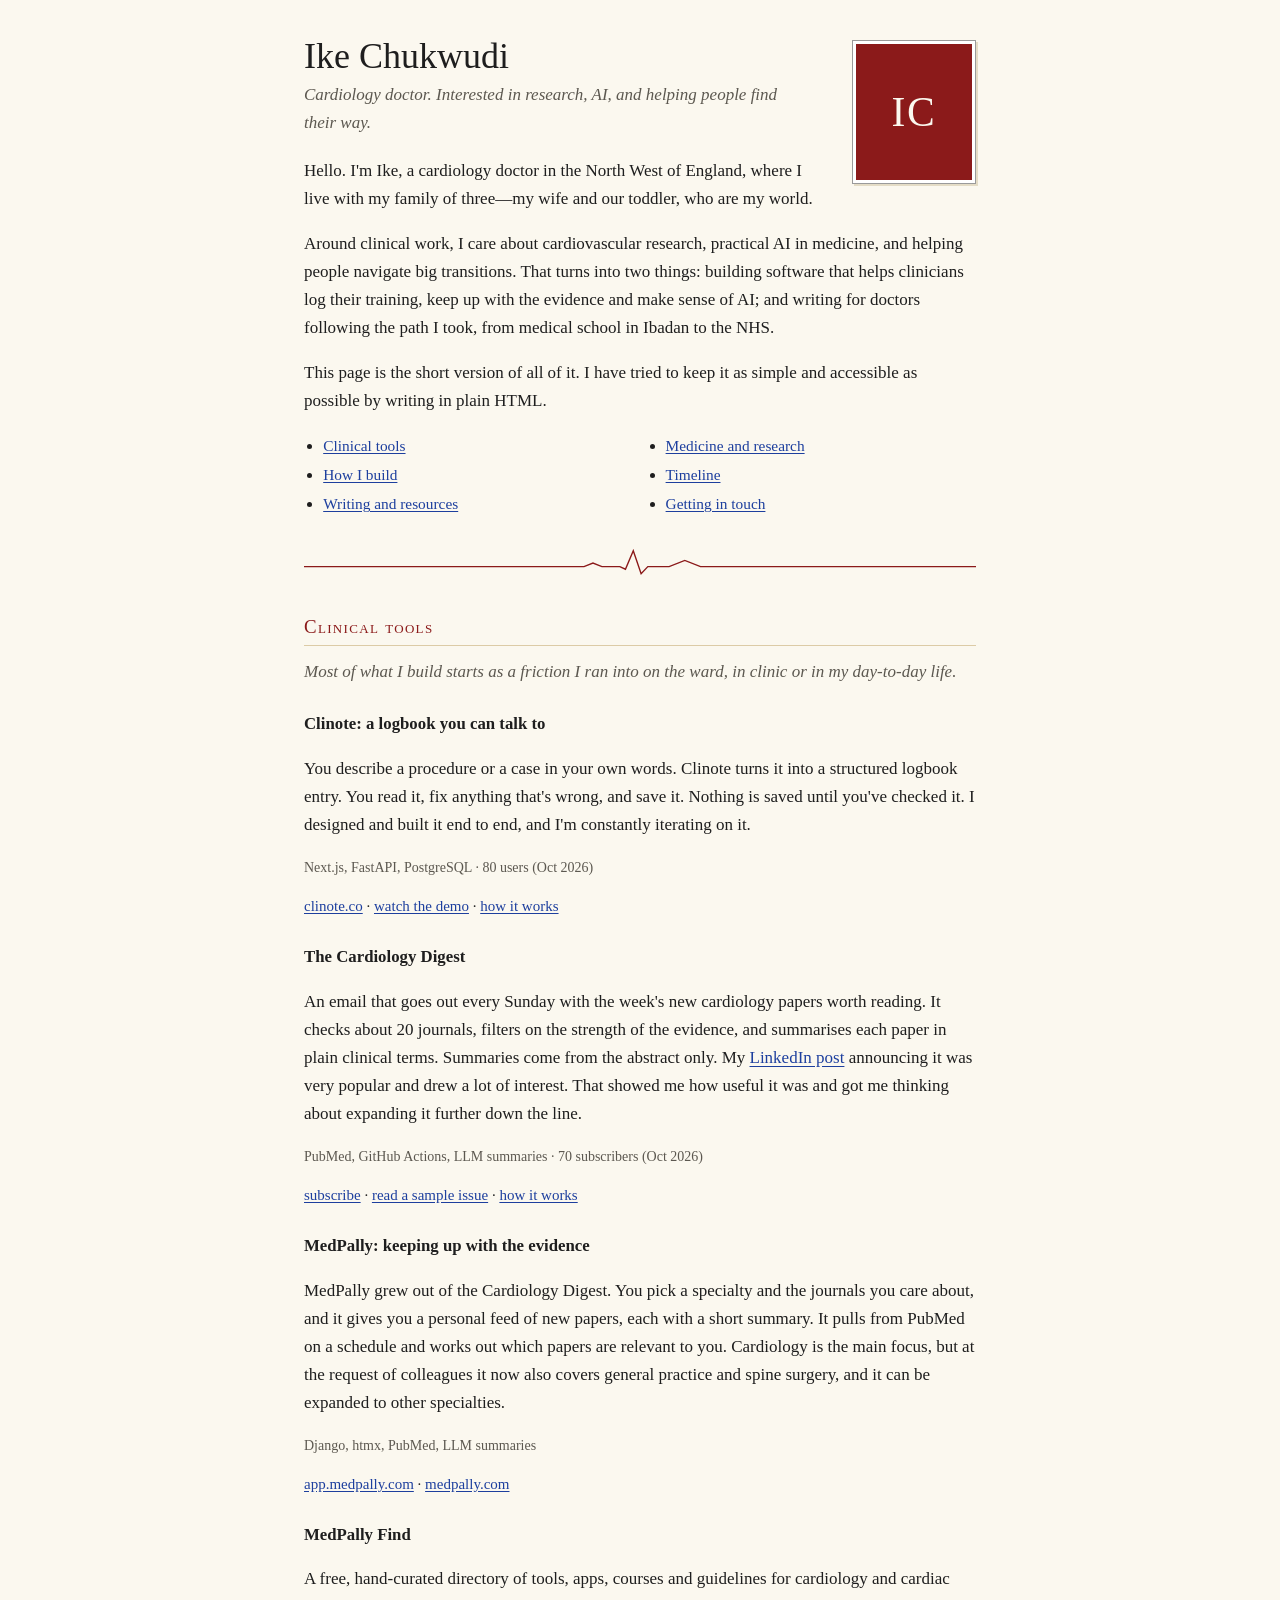
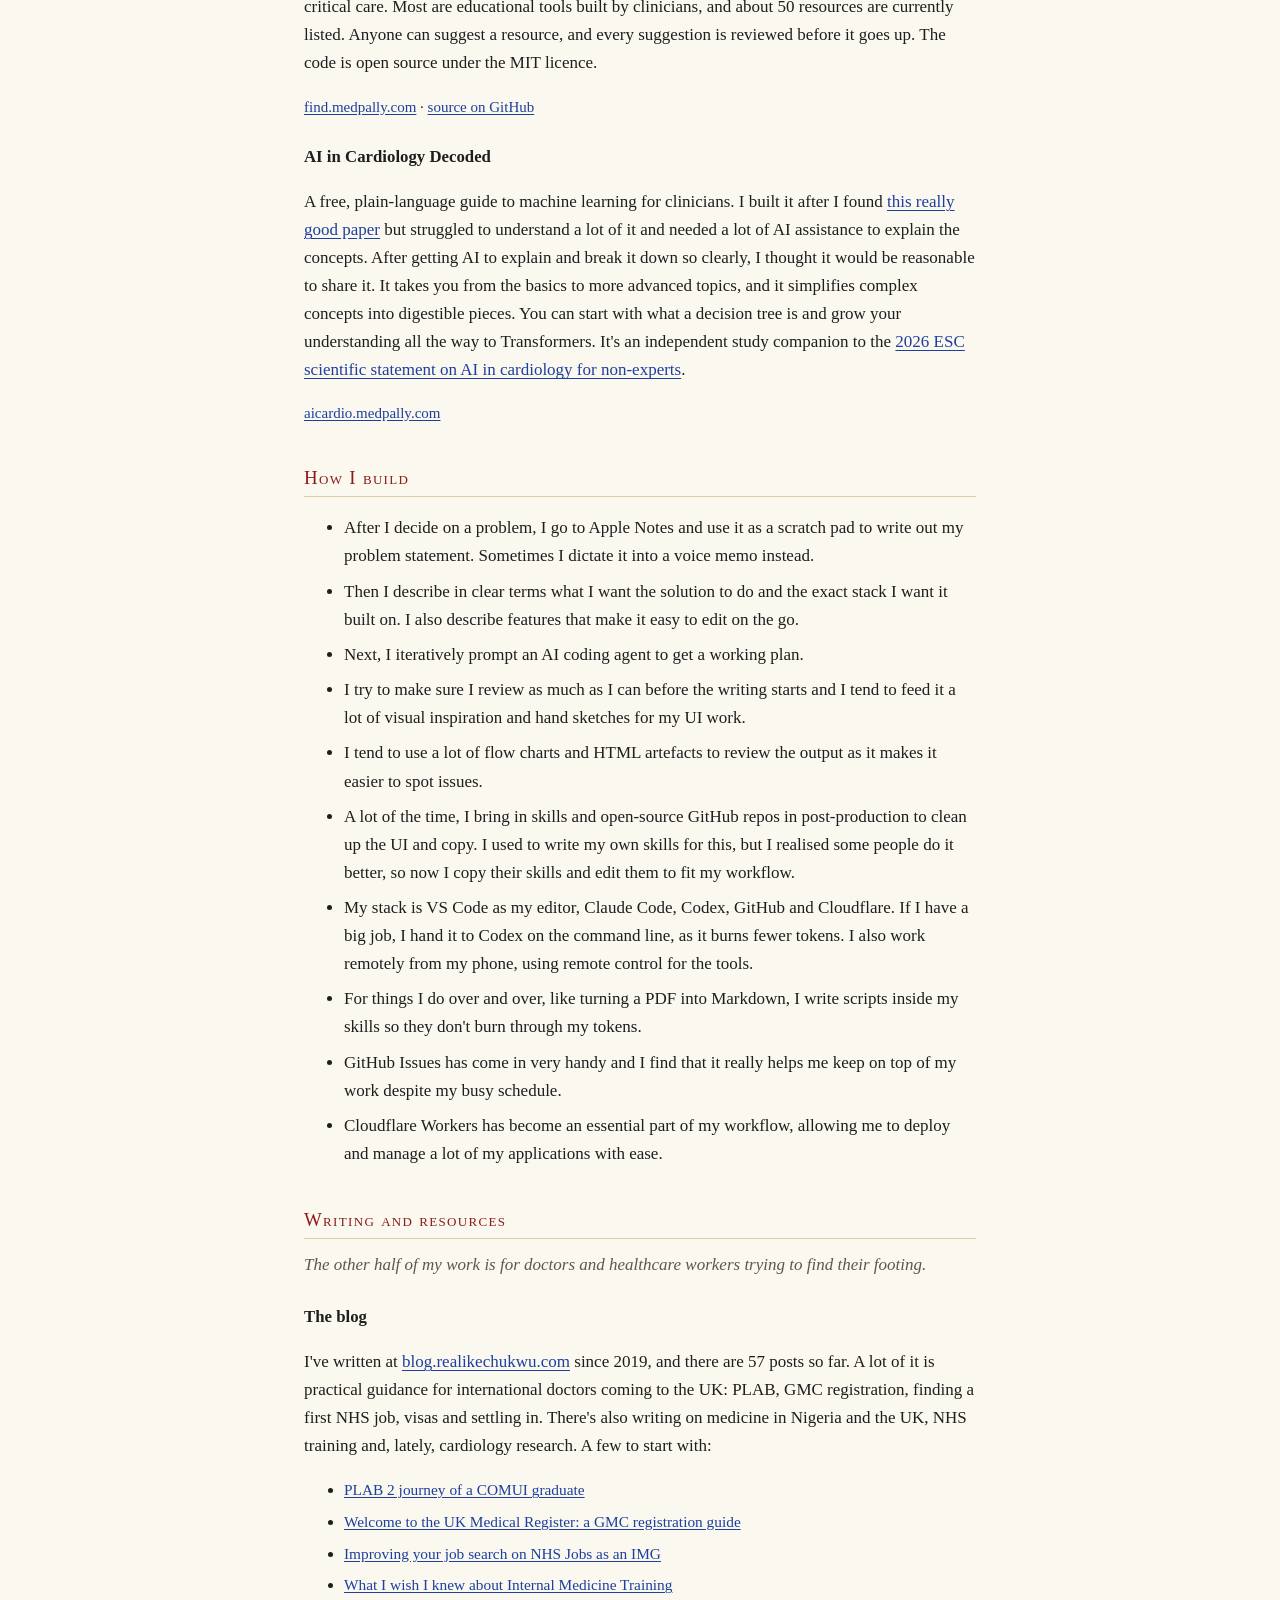
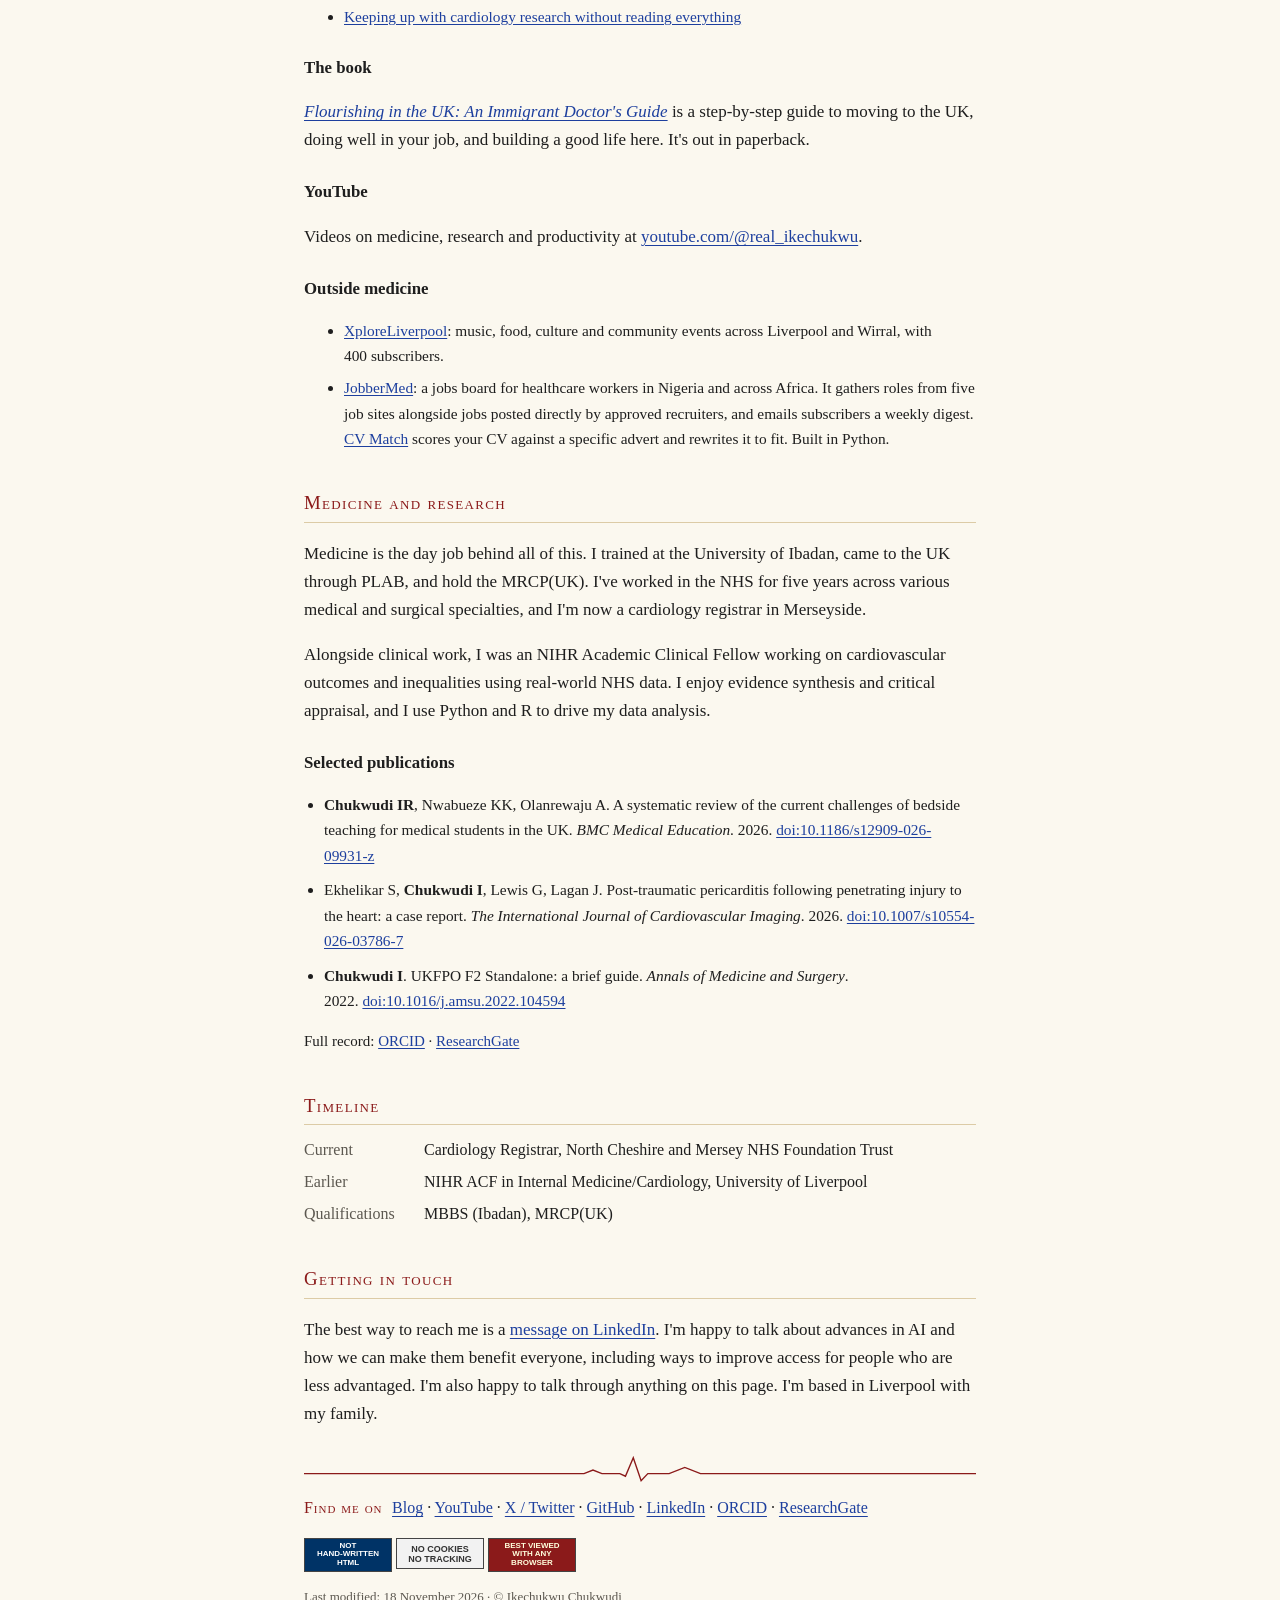
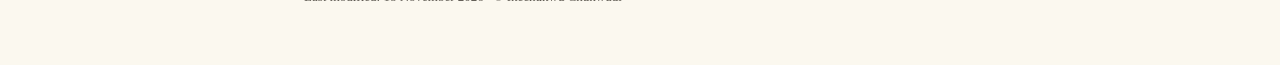
==== index.html @ 38b01771 "Spell out the build stack and token-saving habits Co-Authored-By: Claude Opus 5.5 <noreply@anthropic" ====
<!doctype html>
<html lang="en">
<head>
<meta charset="utf-8">
<meta name="viewport" content="width=device-width,initial-scale=1">
<meta name="color-scheme" content="light dark">
<meta name="text-scale" content="scale">
<meta name="description" content="Ikechukwu Chukwudi, NHS cardiology registrar. I build tools for clinicians (Clinote, MedPally, AI in Cardiology Decoded) and write for doctors coming to the UK.">
<meta name="theme-color" content="#fbf8ef" media="(prefers-color-scheme: light)">
<meta name="theme-color" content="#181613" media="(prefers-color-scheme: dark)">
<title>Ikechukwu Chukwudi</title>
<link rel="icon" href="favicon.ico" sizes="any">
<link rel="icon" href="assets/favicon-32.png" type="image/png" sizes="32x32">
<link rel="apple-touch-icon" href="assets/apple-touch-icon.png">
<link rel="manifest" href="site.webmanifest">
<meta property="og:type" content="website">
<meta property="og:url" content="https://about.realikechukwu.com/">
<meta property="og:title" content="Ikechukwu Chukwudi">
<meta property="og:description" content="NHS cardiology registrar. I build tools for clinicians and write for doctors coming to the UK.">
<meta property="og:image" content="https://about.realikechukwu.com/assets/og-image.png?v=2">
<meta property="og:image:width" content="1200">
<meta property="og:image:height" content="630">
<meta property="og:image:alt" content="Ikechukwu Chukwudi, cardiology registrar in the NHS, MRCP(UK). Clinote: AI logbook for clinicians, 80 users. Cardiology Digest: weekly research email, 70 subscribers.">
<meta name="twitter:card" content="summary_large_image">
<meta name="twitter:site" content="@aikay_cee">
<style>
:root{
  --bg-light:#fbf8ef;
  --bg-dark:#181613;
  --text-light:#1e1e1e;
  --text-dark:#ece6d8;
  --muted-light:#5c5850;
  --muted-dark:#aca494;
  --accent-light:#8b1a1a;
  --accent-dark:#e07a7a;
  --rule-light:#dccba6;
  --rule-dark:#3d372d;
  --link-light:#1d3f9e;
  --link-dark:#8fb3ff;
  --visited-light:#6a2c8e;
  --visited-dark:#c79cf2;
  --hover-light:#b3141b;
  --hover-dark:#ff9494;
  --card-light:#ffffff;
  --card-dark:#24201b;
  --shadow-light:#e4dcc6;
  --shadow-dark:#0d0c0a;
  --photo-border-light:#9a9a9a;
  --photo-border-dark:#5a5246;

  --bg:var(--bg-light);
  --text:var(--text-light);
  --muted:var(--muted-light);
  --accent:var(--accent-light);
  --rule:var(--rule-light);
  --link:var(--link-light);
  --visited:var(--visited-light);
  --hover:var(--hover-light);
  --card:var(--card-light);
  --shadow:var(--shadow-light);
  --photo-border:var(--photo-border-light);

  color-scheme:light dark;
}
@media (prefers-color-scheme:dark){
  :root{
    --bg:var(--bg-dark);
    --text:var(--text-dark);
    --muted:var(--muted-dark);
    --accent:var(--accent-dark);
    --rule:var(--rule-dark);
    --link:var(--link-dark);
    --visited:var(--visited-dark);
    --hover:var(--hover-dark);
    --card:var(--card-dark);
    --shadow:var(--shadow-dark);
    --photo-border:var(--photo-border-dark);
  }
}
@supports (color:light-dark(white,black)){
  :root{
    --bg:light-dark(var(--bg-light),var(--bg-dark));
    --text:light-dark(var(--text-light),var(--text-dark));
    --muted:light-dark(var(--muted-light),var(--muted-dark));
    --accent:light-dark(var(--accent-light),var(--accent-dark));
    --rule:light-dark(var(--rule-light),var(--rule-dark));
    --link:light-dark(var(--link-light),var(--link-dark));
    --visited:light-dark(var(--visited-light),var(--visited-dark));
    --hover:light-dark(var(--hover-light),var(--hover-dark));
    --card:light-dark(var(--card-light),var(--card-dark));
    --shadow:light-dark(var(--shadow-light),var(--shadow-dark));
    --photo-border:light-dark(var(--photo-border-light),var(--photo-border-dark));
  }
}
@media (prefers-reduced-motion:no-preference){
  html{scroll-behavior:smooth}
}
body{
  background:var(--bg);
  color:var(--text);
  font:1.0625rem/1.65 Georgia,"Times New Roman",Times,serif;
  margin:0;
  padding:0 1rem;
  overflow-wrap:break-word;
}
.page{max-width:42rem;margin:0 auto;padding:2.25rem 0 2.75rem}
.visually-hidden:where(:not(:focus-within,:active)){
  position:absolute !important;
  clip-path:inset(50%) !important;
  overflow:hidden !important;
  width:1px !important;
  height:1px !important;
  margin:-1px !important;
  padding:0 !important;
  border:0 !important;
  white-space:nowrap !important;
}
.skip-link:focus{
  position:fixed;
  top:.75rem;
  left:.75rem;
  z-index:10;
  background:var(--bg);
  color:var(--text);
  border:2px solid var(--accent);
  padding:.35rem .65rem;
  text-decoration:none;
}
a{color:var(--link);text-underline-offset:.16em}
a:visited{color:var(--visited)}
a:hover{color:var(--hover)}
:where(a:any-link,summary,[tabindex]):focus-visible{
  outline:2px solid var(--accent);
  outline-offset:3px;
}
[id]{scroll-margin-top:1.25rem}
h1,h2,h3{text-wrap:balance}
p,li,dd{text-wrap:pretty}
h1{font-weight:normal;font-size:clamp(1.75rem,1.35rem + 1.5vw,2.25rem);line-height:1.15;margin:0 0 .2rem}
.tagline{font-style:italic;color:var(--muted);margin:0 0 1.25rem}
.me{float:right;margin:.25rem 0 .9rem 1.35rem}
.photo{
  width:7.25rem;
  aspect-ratio:118/138;
  border:1px solid var(--photo-border);
  padding:3px;
  background:var(--card);
  box-shadow:2px 2px 0 var(--shadow);
}
.photo div{
  width:100%;
  height:100%;
  background:#8b1a1a;
  color:#fbf8ef;
  display:flex;
  align-items:center;
  justify-content:center;
  font-size:2.6rem;
  letter-spacing:.04em;
}
h2{
  font-size:1.18rem;
  font-weight:normal;
  font-variant:small-caps;
  letter-spacing:.07em;
  color:var(--accent);
  border-bottom:1px solid var(--rule);
  margin:2.25rem 0 .75rem;
  padding-bottom:.2rem;
}
h3{font-size:1.05rem;margin:1.5rem 0 .35rem}
.lede{font-style:italic;color:var(--muted);margin-top:.2rem}
.meta{font-size:.875rem;color:var(--muted);margin:.25rem 0 .55rem}
.links{font-size:.9375rem}
.also{font-size:.96rem}
.also li{margin-bottom:.4rem}
.pubs{font-size:.96rem;padding-left:1.25rem}
.pubs li{margin-bottom:.6rem}
ul.how li{margin-bottom:.45rem}
.ecg{margin:1.75rem 0 .5rem;line-height:0}
.ecg svg{width:100%;height:1.65rem;display:block}
nav.toc{margin:1.1rem 0 0}
ul.toc{
  columns:2;
  column-gap:2rem;
  font-size:.96rem;
  padding-left:1.2rem;
  margin:.4rem 0;
}
ul.toc li{margin-bottom:.25rem;break-inside:avoid}
dl.cv{
  display:grid;
  grid-template-columns:6.5em 1fr;
  gap:.35rem 1rem;
  margin:.5rem 0;
  font-size:1rem;
}
dl.cv dt{color:var(--muted)}
dl.cv dd{margin:0}
footer{margin-top:.5rem}
.foot{font-size:.8125rem;color:var(--muted);margin-top:.65rem}
.elsewhere{font-size:1rem;margin:.75rem 0 .25rem;line-height:1.8}
.elsewhere b{font-weight:normal;font-variant:small-caps;letter-spacing:.06em;color:var(--accent);margin-right:.35rem}
.badges{margin:.9rem 0 .4rem}
.badges span{
  display:inline-block;
  min-width:88px;
  min-height:31px;
  box-sizing:border-box;
  border:1px solid #444;
  margin:0 .25rem .25rem 0;
  font:bold .5625rem/1.15 Verdana,Arial,sans-serif;
  text-align:center;
  padding:5px 4px 3px;
  vertical-align:top;
}
.b1{background:#003366;color:#fff;font-size:.5rem !important;line-height:1.1 !important;padding-top:3px !important}
.b2{background:#f2f2f2;color:#333}
.b3{background:#8b1a1a;color:#ffd;font-size:.5rem !important;line-height:1.1 !important;padding-top:3px !important}
@media (max-width:560px){
  .me{float:right;margin:.3rem 0 .5rem .9rem}
  .photo{width:3.9rem;padding:2px}
  .photo div{font-size:1.45rem}
  ul.toc{columns:1}
  dl.cv{grid-template-columns:1fr;gap:.1rem}
  dl.cv dd{margin-bottom:.55rem}
}
</style>
</head>
<body>
<div class="page">

<header>
  <a href="#main" class="skip-link visually-hidden">Skip to content</a>

  <div class="me" aria-hidden="true">
    <div class="photo"><div>IC</div></div>
  </div>

  <h1>Ike Chukwudi</h1>
  <p class="tagline">Cardiology doctor. Interested in research, AI, and helping people find their way.</p>

  <p>Hello. I'm Ike, a cardiology doctor in the North West of England, where I live with my family of three&mdash;my wife and our toddler, who are my world.</p>

  <p>Around clinical work, I care about cardiovascular research, practical AI in medicine, and helping people navigate big transitions. That turns into two things: building software that helps clinicians log their training, keep up with the evidence and make sense of AI; and writing for doctors following the path I took, from medical school in Ibadan to the NHS.</p>

  <p>This page is the short version of all of it. I have tried to keep it as simple and accessible as possible by writing in plain HTML.</p>

  <nav class="toc" aria-label="On this page">
    <ul class="toc">
      <li><a href="#tools">Clinical tools</a></li>
      <li><a href="#how">How I build</a></li>
      <li><a href="#writing">Writing and resources</a></li>
      <li><a href="#medicine">Medicine and research</a></li>
      <li><a href="#cv">Timeline</a></li>
      <li><a href="#contact">Getting in touch</a></li>
    </ul>
  </nav>
</header>

<div class="ecg" aria-hidden="true"><svg viewBox="0 0 600 30" preserveAspectRatio="none"><polyline fill="none" stroke="currentColor" style="color:var(--accent)" stroke-width="1.4" vector-effect="non-scaling-stroke" points="0,20 250,20 258,16 266,20 282,20 287,23 294,2 301,28 307,20 326,20 340,13 354,20 600,20"/></svg></div>

<main id="main" tabindex="-1">

  <section>
    <h2 id="tools">Clinical tools</h2>
    <p class="lede">Most of what I build starts as a friction I ran into on the ward, in clinic or in my day-to-day life.</p>

    <h3 id="clinote">Clinote: a logbook you can talk to</h3>
    <p>You describe a procedure or a case in your own words. Clinote turns it into a structured logbook entry. You read it, fix anything that's wrong, and save it. Nothing is saved until you've checked it. I designed and built it end to end, and I'm constantly iterating on it.</p>
    <p class="meta">Next.js, FastAPI, PostgreSQL &middot; 80 users (Oct 2026)</p>
    <p class="links"><a href="https://clinote.co/">clinote.co</a> &middot; <a href="assets/clinote-demo.mp4">watch the demo</a> &middot; <a href="https://github.com/realikechukwu/about/blob/main/case-studies/clinote.md">how it works</a></p>

    <h3 id="digest">The Cardiology Digest</h3>
    <p>An email that goes out every Sunday with the week's new cardiology papers worth reading. It checks about 20 journals, filters on the strength of the evidence, and summarises each paper in plain clinical terms. Summaries come from the abstract only. My <a href="https://lnkd.in/p/ec8_NqpC">LinkedIn post</a> announcing it was very popular and drew a lot of interest. That showed me how useful it was and got me thinking about expanding it further down the line.</p>
    <p class="meta">PubMed, GitHub Actions, LLM summaries &middot; 70 subscribers (Oct 2026)</p>
    <p class="links"><a href="https://digest.realikechukwu.com/">subscribe</a> &middot; <a href="https://digest.realikechukwu.com/sample">read a sample issue</a> &middot; <a href="https://github.com/realikechukwu/about/blob/main/case-studies/cardiology-digest.md">how it works</a></p>

    <h3 id="medpally">MedPally: keeping up with the evidence</h3>
    <p>MedPally grew out of the Cardiology Digest. You pick a specialty and the journals you care about, and it gives you a personal feed of new papers, each with a short summary. It pulls from PubMed on a schedule and works out which papers are relevant to you. Cardiology is the main focus, but at the request of colleagues it now also covers general practice and spine surgery, and it can be expanded to other specialties.</p>
    <p class="meta">Django, htmx, PubMed, LLM summaries</p>
    <p class="links"><a href="https://app.medpally.com/">app.medpally.com</a> &middot; <a href="https://medpally.com/">medpally.com</a></p>

    <h3 id="find">MedPally Find</h3>
    <p>A free, hand-curated directory of tools, apps, courses and guidelines for cardiology and cardiac critical care. Most are educational tools built by clinicians, and about 50 resources are currently listed. Anyone can suggest a resource, and every suggestion is reviewed before it goes up. The code is open source under the MIT licence.</p>
    <p class="links"><a href="https://find.medpally.com/">find.medpally.com</a> &middot; <a href="https://github.com/realikechukwu/medpally-find">source on GitHub</a></p>

    <h3 id="aicardio">AI in Cardiology Decoded</h3>
    <p>A free, plain-language guide to machine learning for clinicians. I built it after I found <a href="https://academic.oup.com/ehjdh/article/7/9/ztag154/9016354">this really good paper</a> but struggled to understand a lot of it and needed a lot of AI assistance to explain the concepts. After getting AI to explain and break it down so clearly, I thought it would be reasonable to share it. It takes you from the basics to more advanced topics, and it simplifies complex concepts into digestible pieces. You can start with what a decision tree is and grow your understanding all the way to Transformers. It's an independent study companion to the <a href="https://academic.oup.com/ehjdh/article/7/9/ztag154/9016354">2026 ESC scientific statement on AI in cardiology for non-experts</a>.</p>
    <p class="links"><a href="https://aicardio.medpally.com/">aicardio.medpally.com</a></p>
  </section>

  <section>
    <h2 id="how">How I build</h2>
    <ul class="how">
      <li>After I decide on a problem, I go to Apple Notes and use it as a scratch pad to write out my problem statement. Sometimes I dictate it into a voice memo instead.</li>
      <li>Then I describe in clear terms what I want the solution to do and the exact stack I want it built on. I also describe features that make it easy to edit on the go.</li>
      <li>Next, I iteratively prompt an AI coding agent to get a working plan.</li>
      <li>I try to make sure I review as much as I can before the writing starts and I tend to feed it a lot of visual inspiration and hand sketches for my UI work.</li>
      <li>I tend to use a lot of flow charts and HTML artefacts to review the output as it makes it easier to spot issues.</li>
      <li>A lot of the time, I bring in skills and open-source GitHub repos in post-production to clean up the UI and copy. I used to write my own skills for this, but I realised some people do it better, so now I copy their skills and edit them to fit my workflow.</li>
      <li>My stack is VS Code as my editor, Claude Code, Codex, GitHub and Cloudflare. If I have a big job, I hand it to Codex on the command line, as it burns fewer tokens. I also work remotely from my phone, using remote control for the tools.</li>
      <li>For things I do over and over, like turning a PDF into Markdown, I write scripts inside my skills so they don't burn through my tokens.</li>
      <li>GitHub Issues has come in very handy and I find that it really helps me keep on top of my work despite my busy schedule.</li>
      <li>Cloudflare Workers has become an essential part of my workflow, allowing me to deploy and manage a lot of my applications with ease.</li>
    </ul>
  </section>

  <section>
    <h2 id="writing">Writing and resources</h2>
    <p class="lede">The other half of my work is for doctors and healthcare workers trying to find their footing.</p>

    <h3 id="blog">The blog</h3>
    <p>I've written at <a href="https://blog.realikechukwu.com/">blog.realikechukwu.com</a> since 2019, and there are 57 posts so far. A lot of it is practical guidance for international doctors coming to the UK: PLAB, GMC registration, finding a first NHS job, visas and settling in. There's also writing on medicine in Nigeria and the UK, NHS training and, lately, cardiology research. A few to start with:</p>
    <ul class="also">
      <li><a href="https://blog.realikechukwu.com/blog/plab-2-journey-of-a-comui-graduate/">PLAB 2 journey of a COMUI graduate</a></li>
      <li><a href="https://blog.realikechukwu.com/blog/welcome-to-the-uk-medical-register-a-gmc-registration-guide/">Welcome to the UK Medical Register: a GMC registration guide</a></li>
      <li><a href="https://blog.realikechukwu.com/blog/improving-your-job-search-on-nhs-jobs-as-an-img/">Improving your job search on NHS Jobs as an IMG</a></li>
      <li><a href="https://blog.realikechukwu.com/blog/what-i-wish-i-knew-about-internal-medicine-training/">What I wish I knew about Internal Medicine Training</a></li>
      <li><a href="https://blog.realikechukwu.com/blog/keeping-up-with-cardiology-research-without-reading-everything/">Keeping up with cardiology research without reading everything</a></li>
    </ul>

    <h3 id="book">The book</h3>
    <p><a href="https://blog.realikechukwu.com/pre-order-flourishing-in-the-uk/"><cite>Flourishing in the UK: An Immigrant Doctor's Guide</cite></a> is a step-by-step guide to moving to the UK, doing well in your job, and building a good life here. It's out in paperback.</p>

    <h3 id="youtube">YouTube</h3>
    <p>Videos on medicine, research and productivity at <a href="https://www.youtube.com/@real_ikechukwu">youtube.com/@real_ikechukwu</a>.</p>

    <h3 id="other">Outside medicine</h3>
    <ul class="also">
      <li><a href="https://xploreliverpool.co.uk/">XploreLiverpool</a>: music, food, culture and community events across Liverpool and Wirral, with 400 subscribers.</li>
      <li id="jobbermed"><a href="https://jobbermed.com/">JobberMed</a>: a jobs board for healthcare workers in Nigeria and across Africa. It gathers roles from five job sites alongside jobs posted directly by approved recruiters, and emails subscribers a weekly digest. <a href="https://cv.jobbermed.com/">CV Match</a> scores your CV against a specific advert and rewrites it to fit. Built in Python.</li>
    </ul>
  </section>

  <section>
    <h2 id="medicine">Medicine and research</h2>
    <p>Medicine is the day job behind all of this. I trained at the University of Ibadan, came to the UK through PLAB, and hold the MRCP(UK). I've worked in the NHS for five years across various medical and surgical specialties, and I'm now a cardiology registrar in Merseyside.</p>

    <p>Alongside clinical work, I was an NIHR Academic Clinical Fellow working on cardiovascular outcomes and inequalities using real-world NHS data. I enjoy evidence synthesis and critical appraisal, and I use Python and R to drive my data analysis.</p>

    <h3 id="research">Selected publications</h3>
    <ul class="pubs">
      <li><b>Chukwudi IR</b>, Nwabueze KK, Olanrewaju A. A systematic review of the current challenges of bedside teaching for medical students in the UK. <i>BMC Medical Education</i>. 2026. <a href="https://doi.org/10.1186/s12909-026-09931-z">doi:10.1186/s12909-026-09931-z</a></li>
      <li>Ekhelikar S, <b>Chukwudi I</b>, Lewis G, Lagan J. Post-traumatic pericarditis following penetrating injury to the heart: a case report. <i>The International Journal of Cardiovascular Imaging</i>. 2026. <a href="https://doi.org/10.1007/s10554-026-03786-7">doi:10.1007/s10554-026-03786-7</a></li>
      <li><b>Chukwudi I</b>. UKFPO F2 Standalone: a brief guide. <i>Annals of Medicine and Surgery</i>. 2022. <a href="https://doi.org/10.1016/j.amsu.2022.104594">doi:10.1016/j.amsu.2022.104594</a></li>
    </ul>
    <p class="links">Full record: <a href="https://orcid.org/0000-0002-0646-5031">ORCID</a> &middot; <a href="https://www.researchgate.net/profile/Ikechukwu-Chukwudi">ResearchGate</a></p>
  </section>

  <section>
    <h2 id="cv">Timeline</h2>
    <dl class="cv">
      <dt>Current</dt><dd>Cardiology Registrar, North Cheshire and Mersey NHS Foundation Trust</dd>
      <dt>Earlier</dt><dd>NIHR ACF in Internal Medicine/Cardiology, University of Liverpool</dd>
      <dt>Qualifications</dt><dd>MBBS (Ibadan), MRCP(UK)</dd>
    </dl>
  </section>

  <section>
    <h2 id="contact">Getting in touch</h2>
    <p>The best way to reach me is a <a href="https://www.linkedin.com/in/ikechukwu-chukwudi/">message on LinkedIn</a>. I'm happy to talk about advances in AI and how we can make them benefit everyone, including ways to improve access for people who are less advantaged. I'm also happy to talk through anything on this page. I'm based in Liverpool with my family.</p>
  </section>

</main>

<div class="ecg" aria-hidden="true"><svg viewBox="0 0 600 30" preserveAspectRatio="none"><polyline fill="none" stroke="currentColor" style="color:var(--accent)" stroke-width="1.4" vector-effect="non-scaling-stroke" points="0,20 250,20 258,16 266,20 282,20 287,23 294,2 301,28 307,20 326,20 340,13 354,20 600,20"/></svg></div>

<footer>
  <p class="elsewhere"><b>Find me on</b> <a href="https://blog.realikechukwu.com/">Blog</a> &middot; <a href="https://www.youtube.com/@real_ikechukwu">YouTube</a> &middot; <a href="https://x.com/aikay_cee">X / Twitter</a> &middot; <a href="https://github.com/realikechukwu">GitHub</a> &middot; <a href="https://www.linkedin.com/in/ikechukwu-chukwudi/">LinkedIn</a> &middot; <a href="https://orcid.org/0000-0002-0646-5031">ORCID</a> &middot; <a href="https://www.researchgate.net/profile/Ikechukwu-Chukwudi">ResearchGate</a></p>

  <div class="badges" aria-hidden="true">
    <span class="b1">NOT<br>HAND-WRITTEN<br>HTML</span><span class="b2">NO COOKIES<br>NO TRACKING</span><span class="b3">BEST VIEWED<br>WITH ANY<br>BROWSER</span>
  </div>
  <p class="foot">Last modified: 18 November 2026 &middot; &copy; Ikechukwu Chukwudi</p>
</footer>

</div>
</body>
</html>
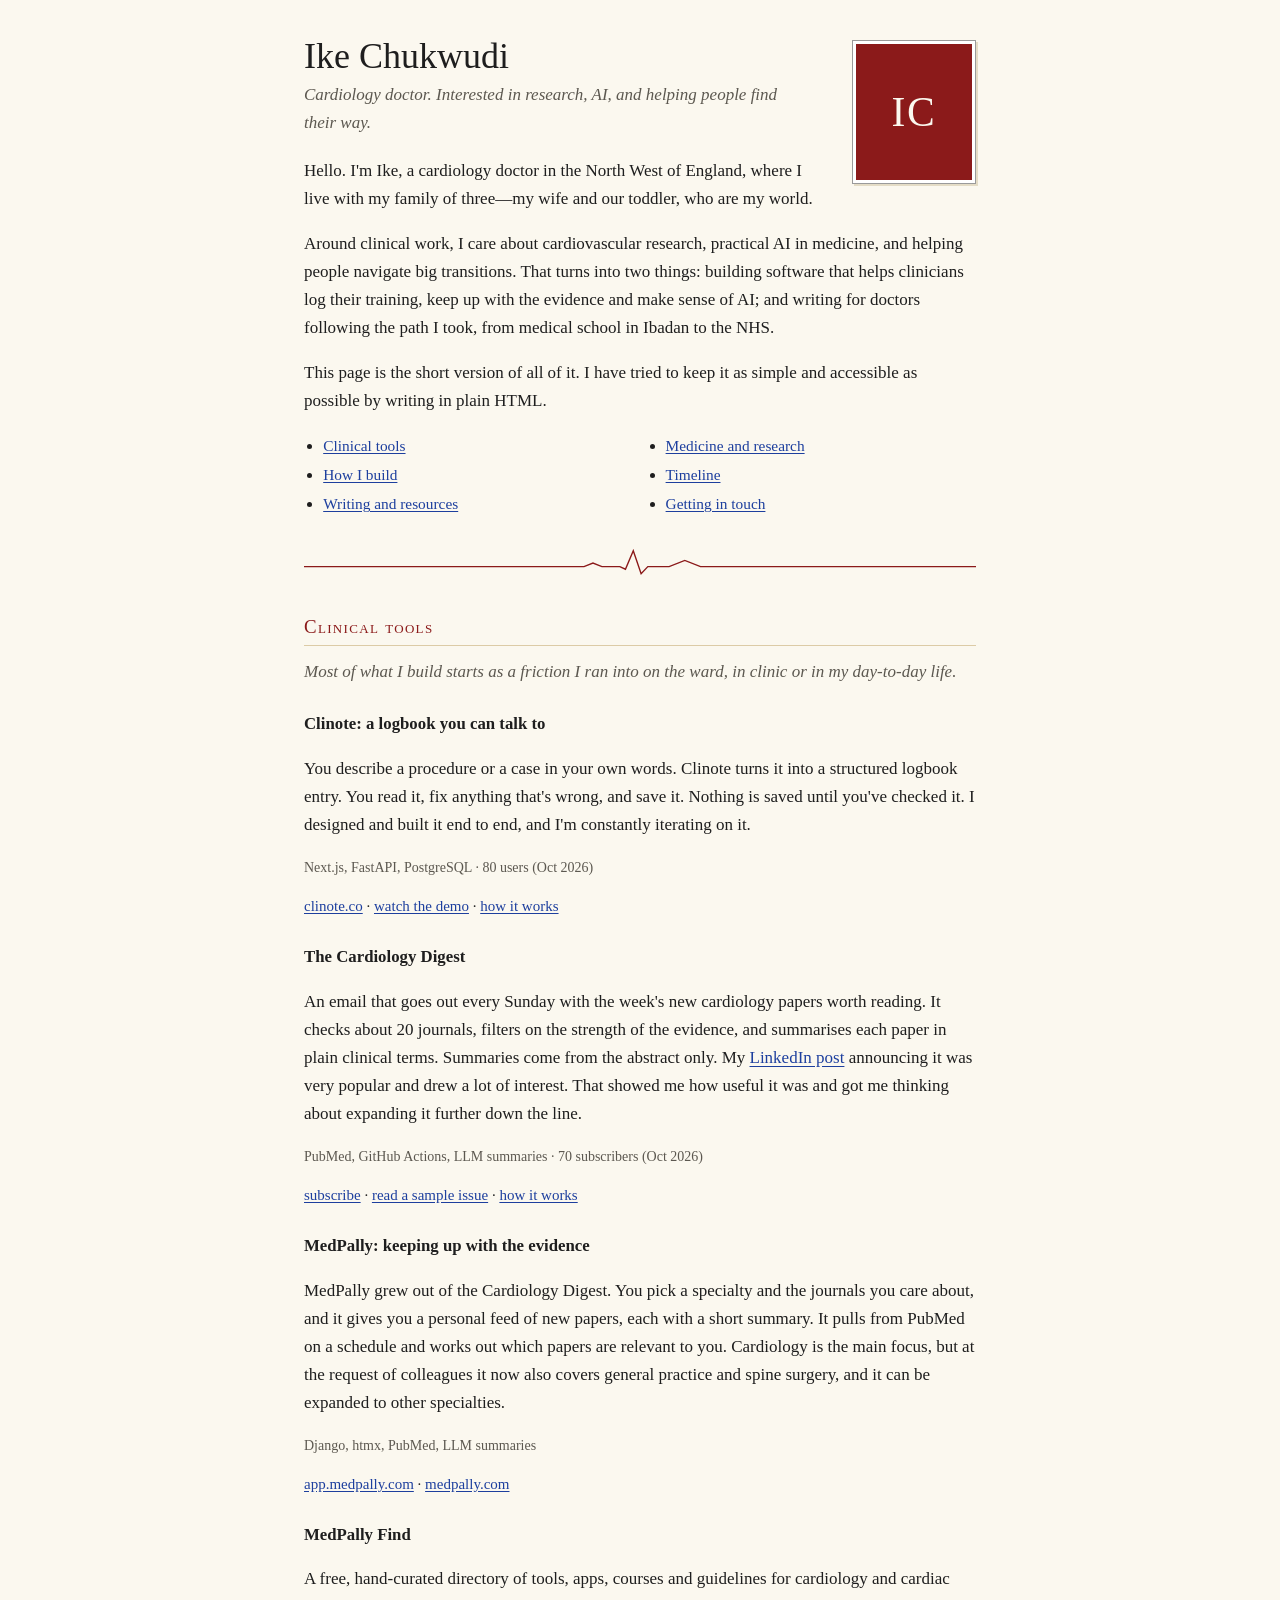
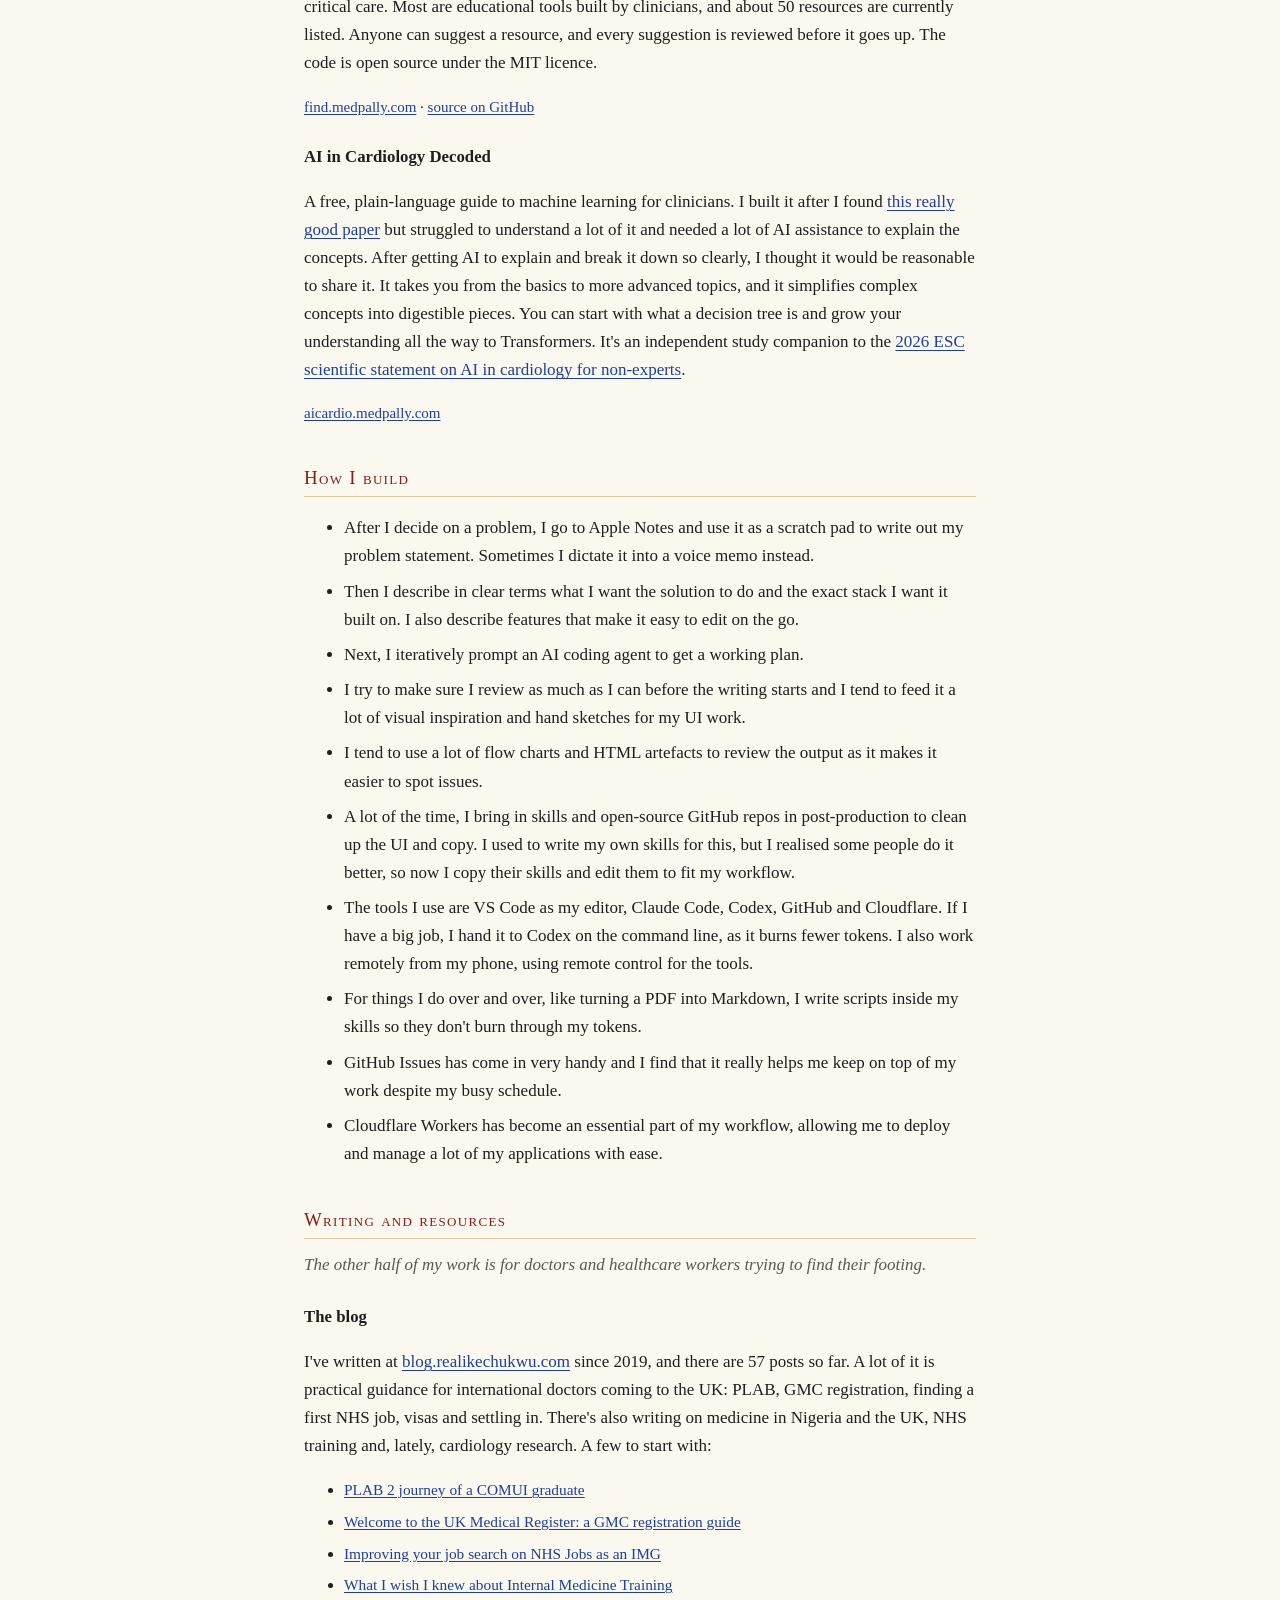
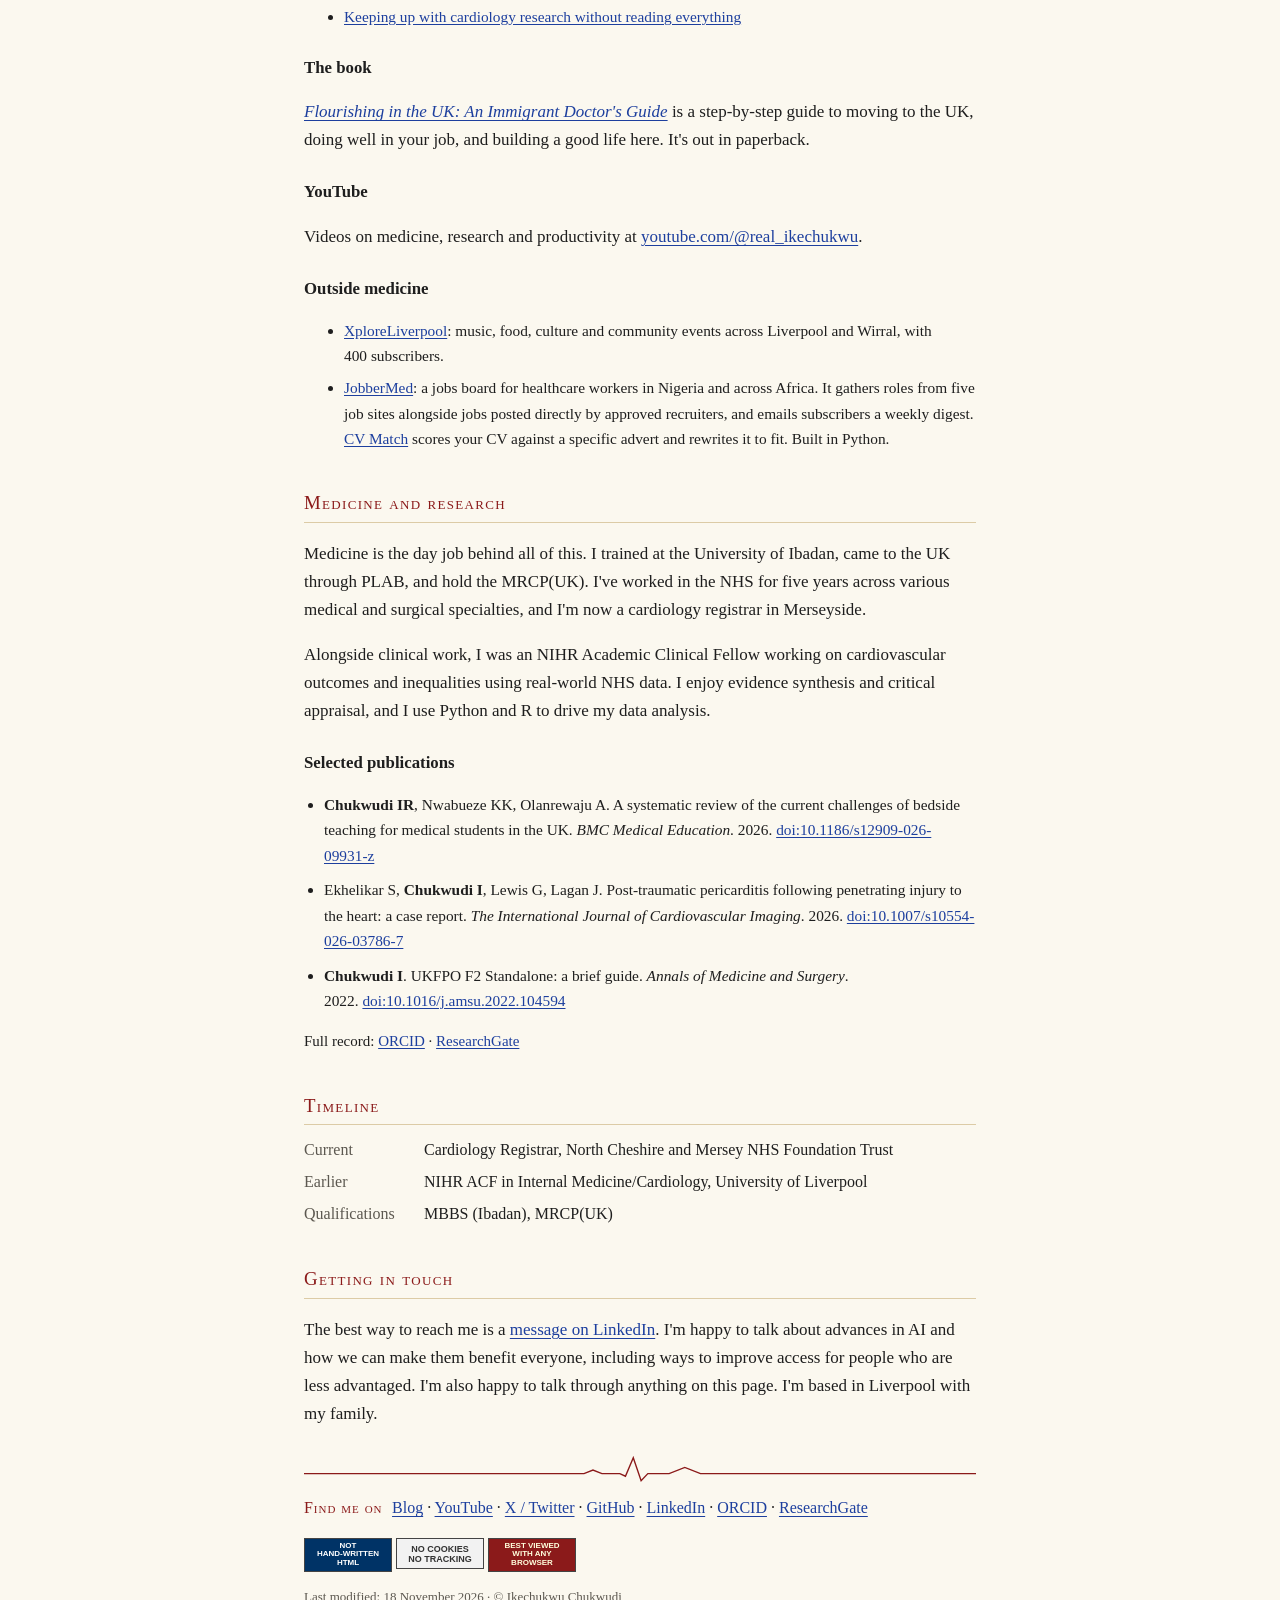
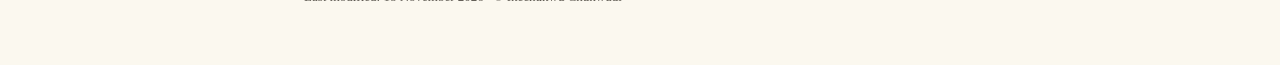
==== commit 55a28b33: "Call it the tools I use rather than my stack Co-Authored-By: Claude Opus 5.5 <noreply@anthropic.com>" ====
--- a/index.html
+++ b/index.html
@@ -299,7 +299,7 @@
       <li>I try to make sure I review as much as I can before the writing starts and I tend to feed it a lot of visual inspiration and hand sketches for my UI work.</li>
       <li>I tend to use a lot of flow charts and HTML artefacts to review the output as it makes it easier to spot issues.</li>
       <li>A lot of the time, I bring in skills and open-source GitHub repos in post-production to clean up the UI and copy. I used to write my own skills for this, but I realised some people do it better, so now I copy their skills and edit them to fit my workflow.</li>
-      <li>My stack is VS Code as my editor, Claude Code, Codex, GitHub and Cloudflare. If I have a big job, I hand it to Codex on the command line, as it burns fewer tokens. I also work remotely from my phone, using remote control for the tools.</li>
+      <li>The tools I use are VS Code as my editor, Claude Code, Codex, GitHub and Cloudflare. If I have a big job, I hand it to Codex on the command line, as it burns fewer tokens. I also work remotely from my phone, using remote control for the tools.</li>
       <li>For things I do over and over, like turning a PDF into Markdown, I write scripts inside my skills so they don't burn through my tokens.</li>
       <li>GitHub Issues has come in very handy and I find that it really helps me keep on top of my work despite my busy schedule.</li>
       <li>Cloudflare Workers has become an essential part of my workflow, allowing me to deploy and manage a lot of my applications with ease.</li>
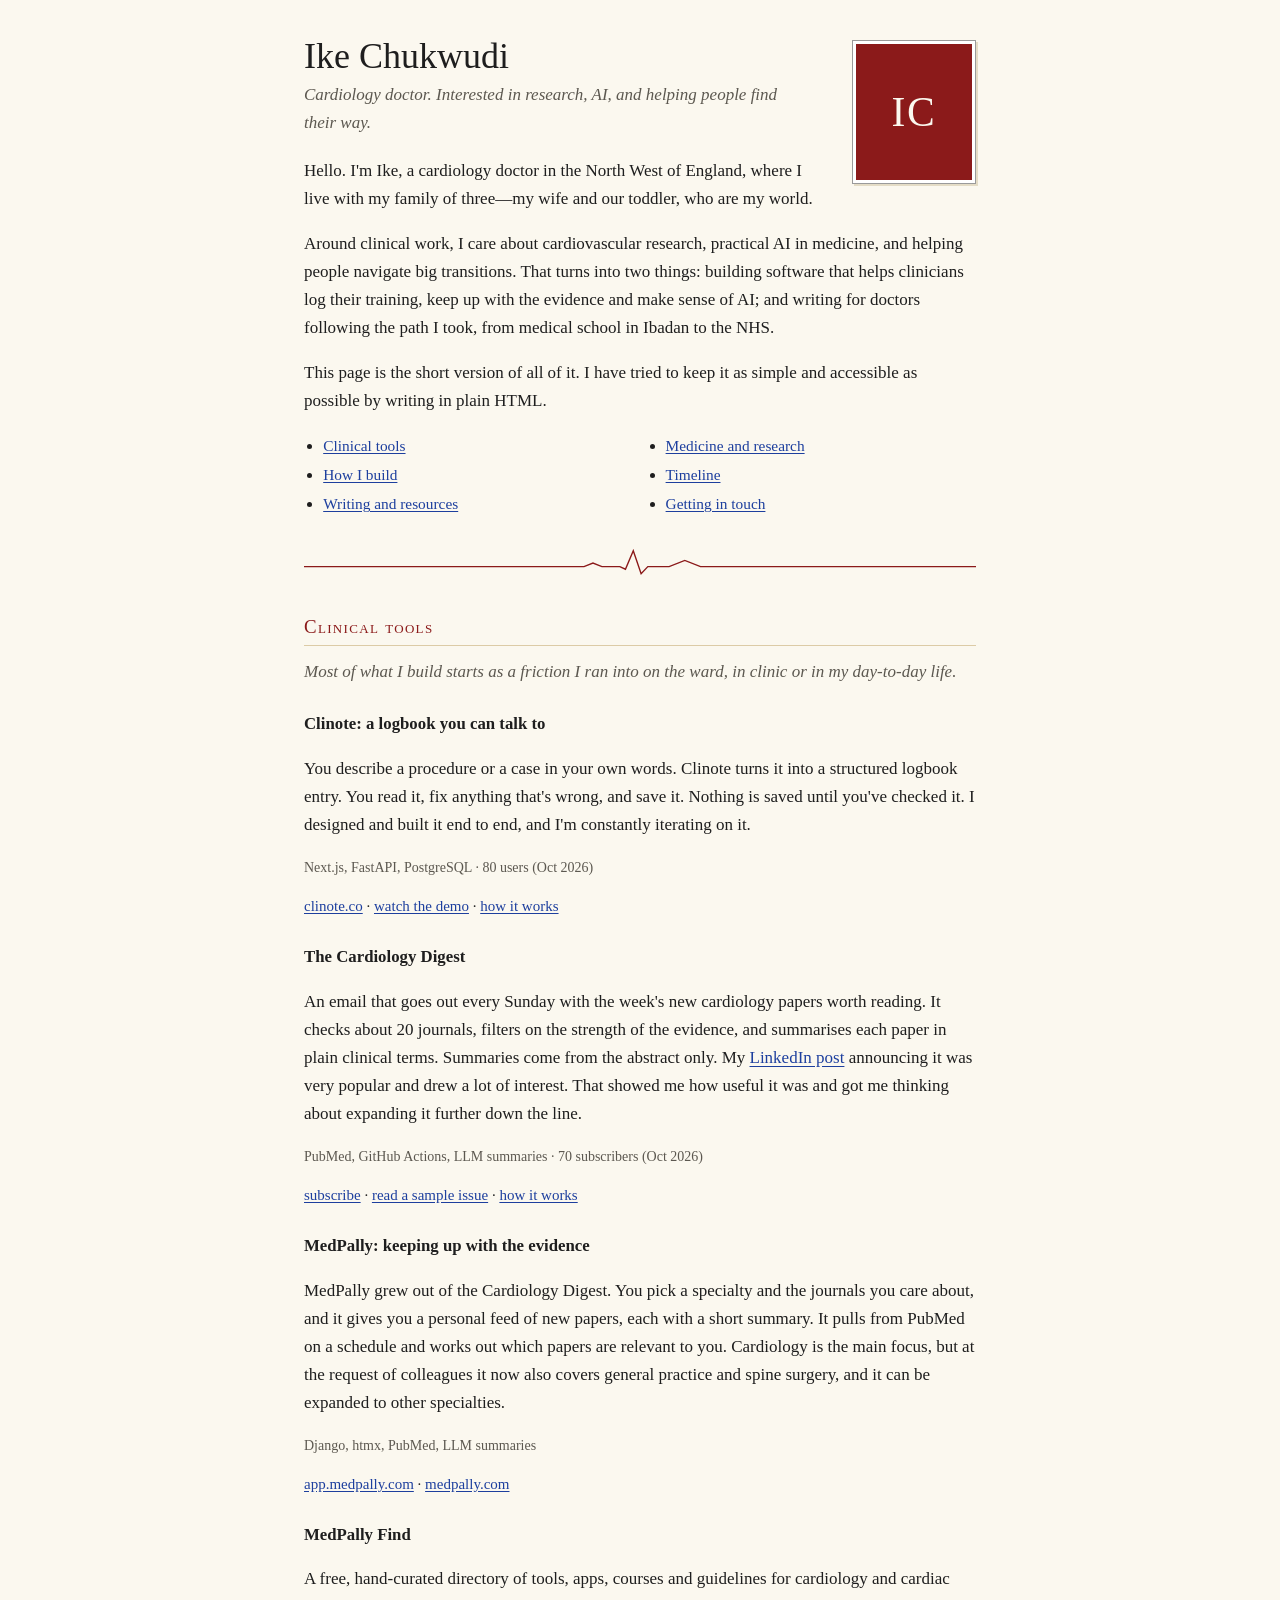
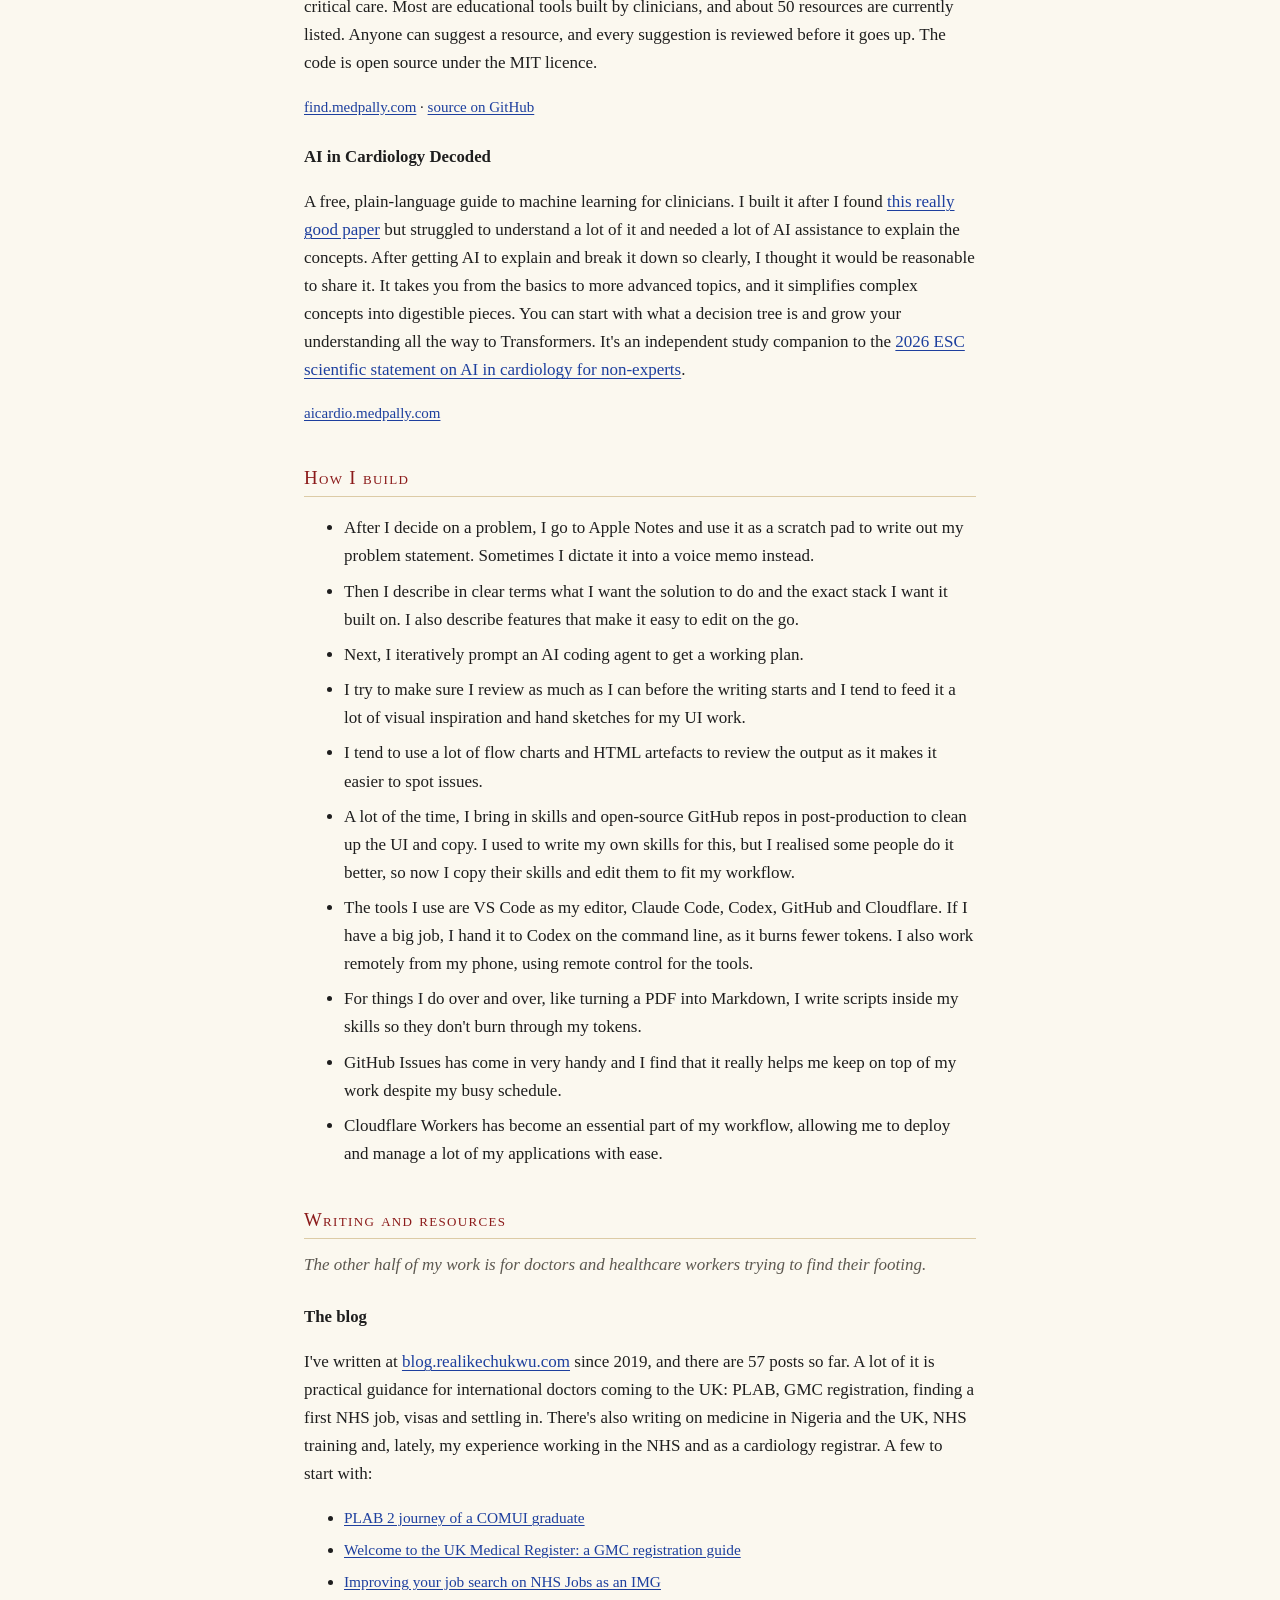
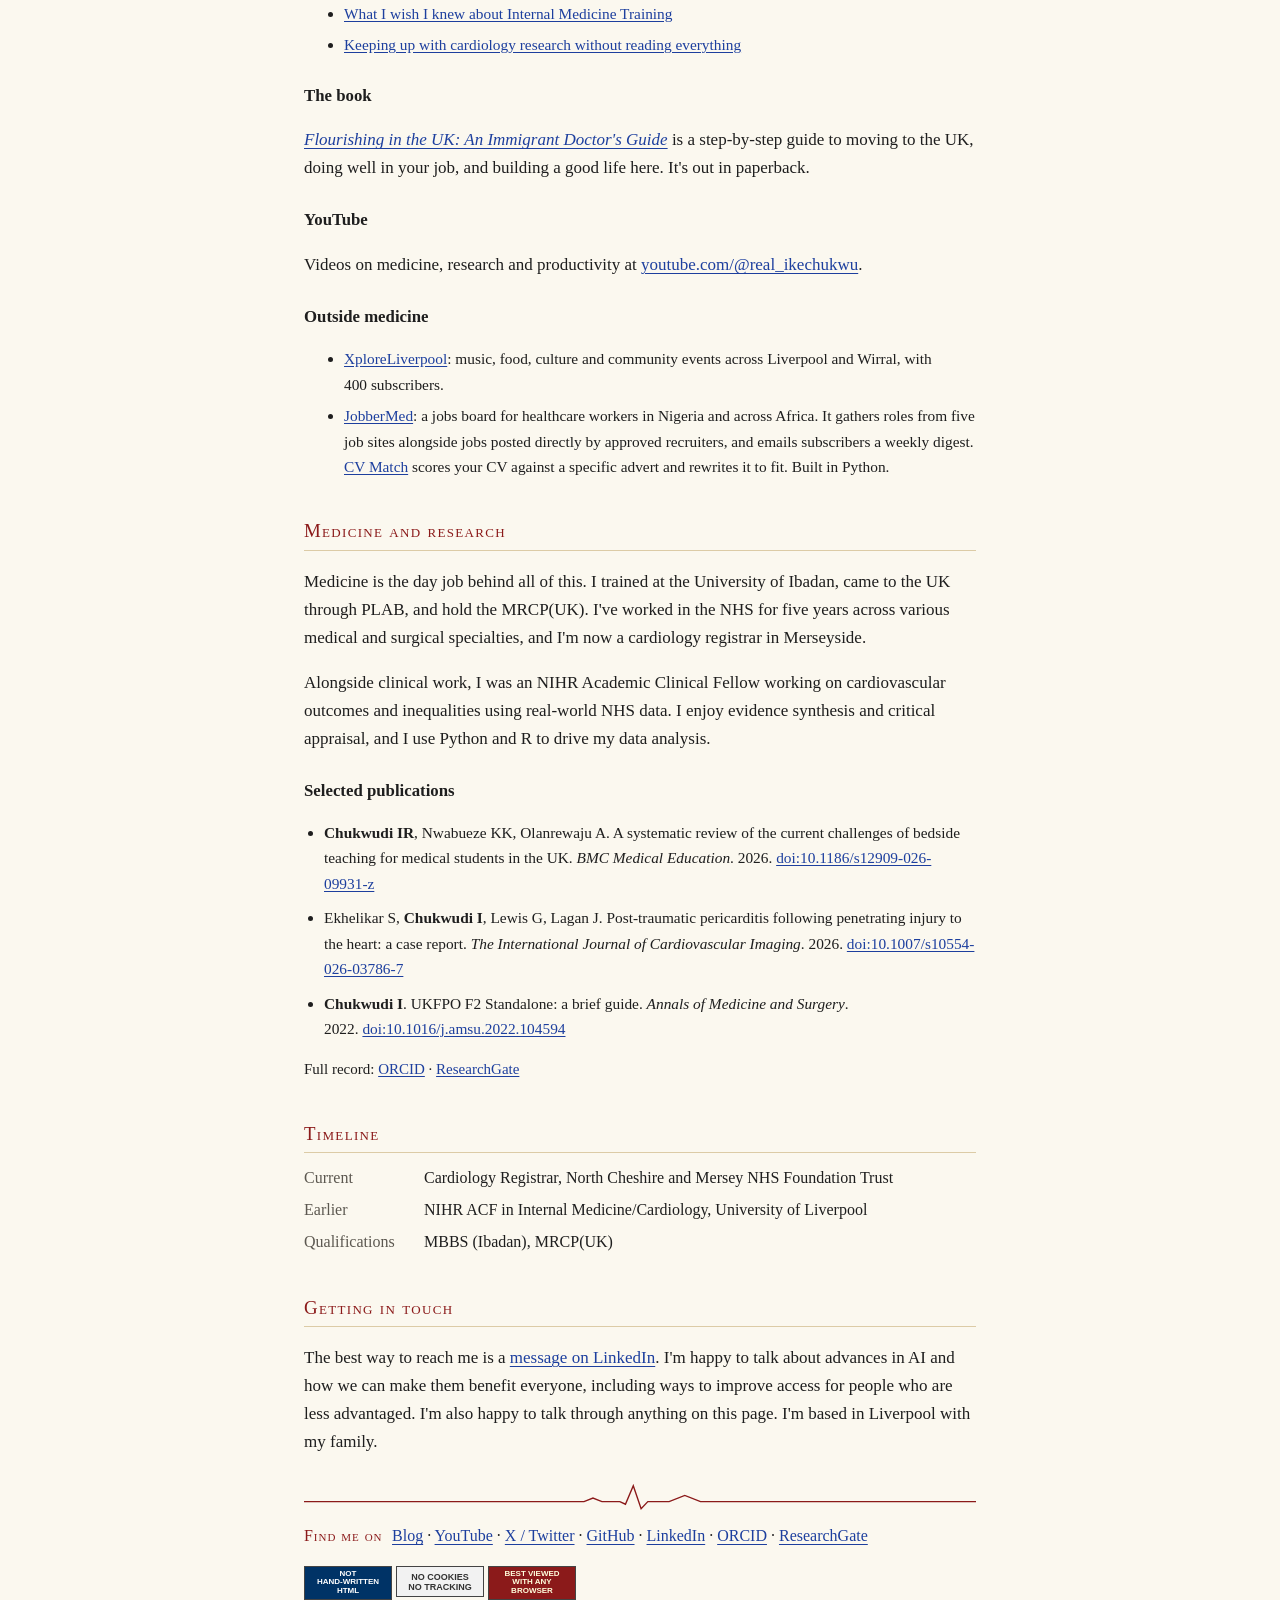
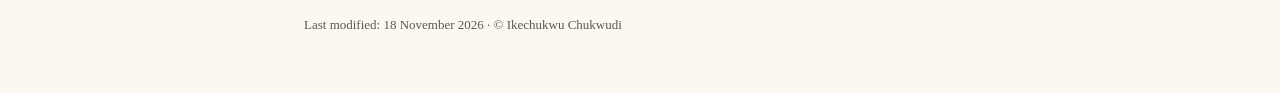
==== commit 7b8c0a38: "Update what the blog covers lately Co-Authored-By: Claude Opus 5.5 <noreply@anthropic.com> Claude-Se" ====
--- a/index.html
+++ b/index.html
@@ -311,7 +311,7 @@
     <p class="lede">The other half of my work is for doctors and healthcare workers trying to find their footing.</p>
 
     <h3 id="blog">The blog</h3>
-    <p>I've written at <a href="https://blog.realikechukwu.com/">blog.realikechukwu.com</a> since 2019, and there are 57 posts so far. A lot of it is practical guidance for international doctors coming to the UK: PLAB, GMC registration, finding a first NHS job, visas and settling in. There's also writing on medicine in Nigeria and the UK, NHS training and, lately, cardiology research. A few to start with:</p>
+    <p>I've written at <a href="https://blog.realikechukwu.com/">blog.realikechukwu.com</a> since 2019, and there are 57 posts so far. A lot of it is practical guidance for international doctors coming to the UK: PLAB, GMC registration, finding a first NHS job, visas and settling in. There's also writing on medicine in Nigeria and the UK, NHS training and, lately, my experience working in the NHS and as a cardiology registrar. A few to start with:</p>
     <ul class="also">
       <li><a href="https://blog.realikechukwu.com/blog/plab-2-journey-of-a-comui-graduate/">PLAB 2 journey of a COMUI graduate</a></li>
       <li><a href="https://blog.realikechukwu.com/blog/welcome-to-the-uk-medical-register-a-gmc-registration-guide/">Welcome to the UK Medical Register: a GMC registration guide</a></li>
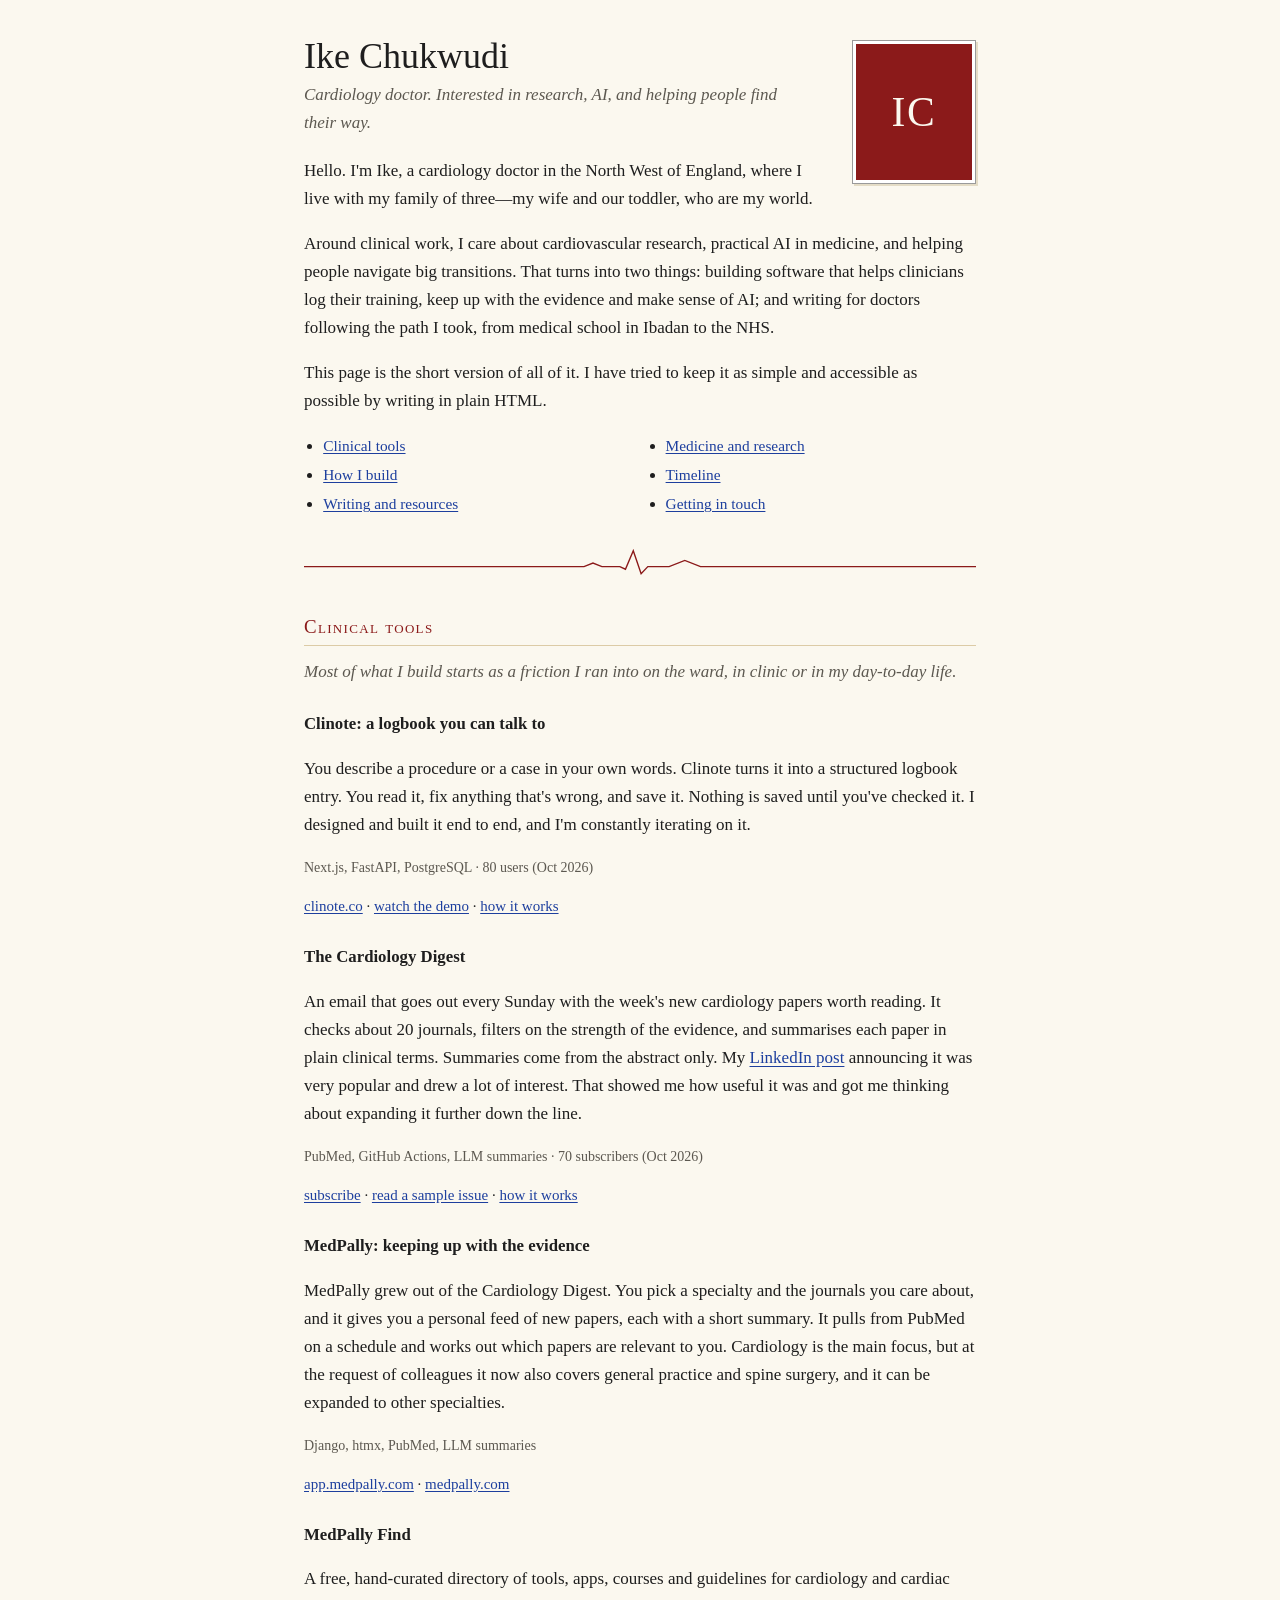
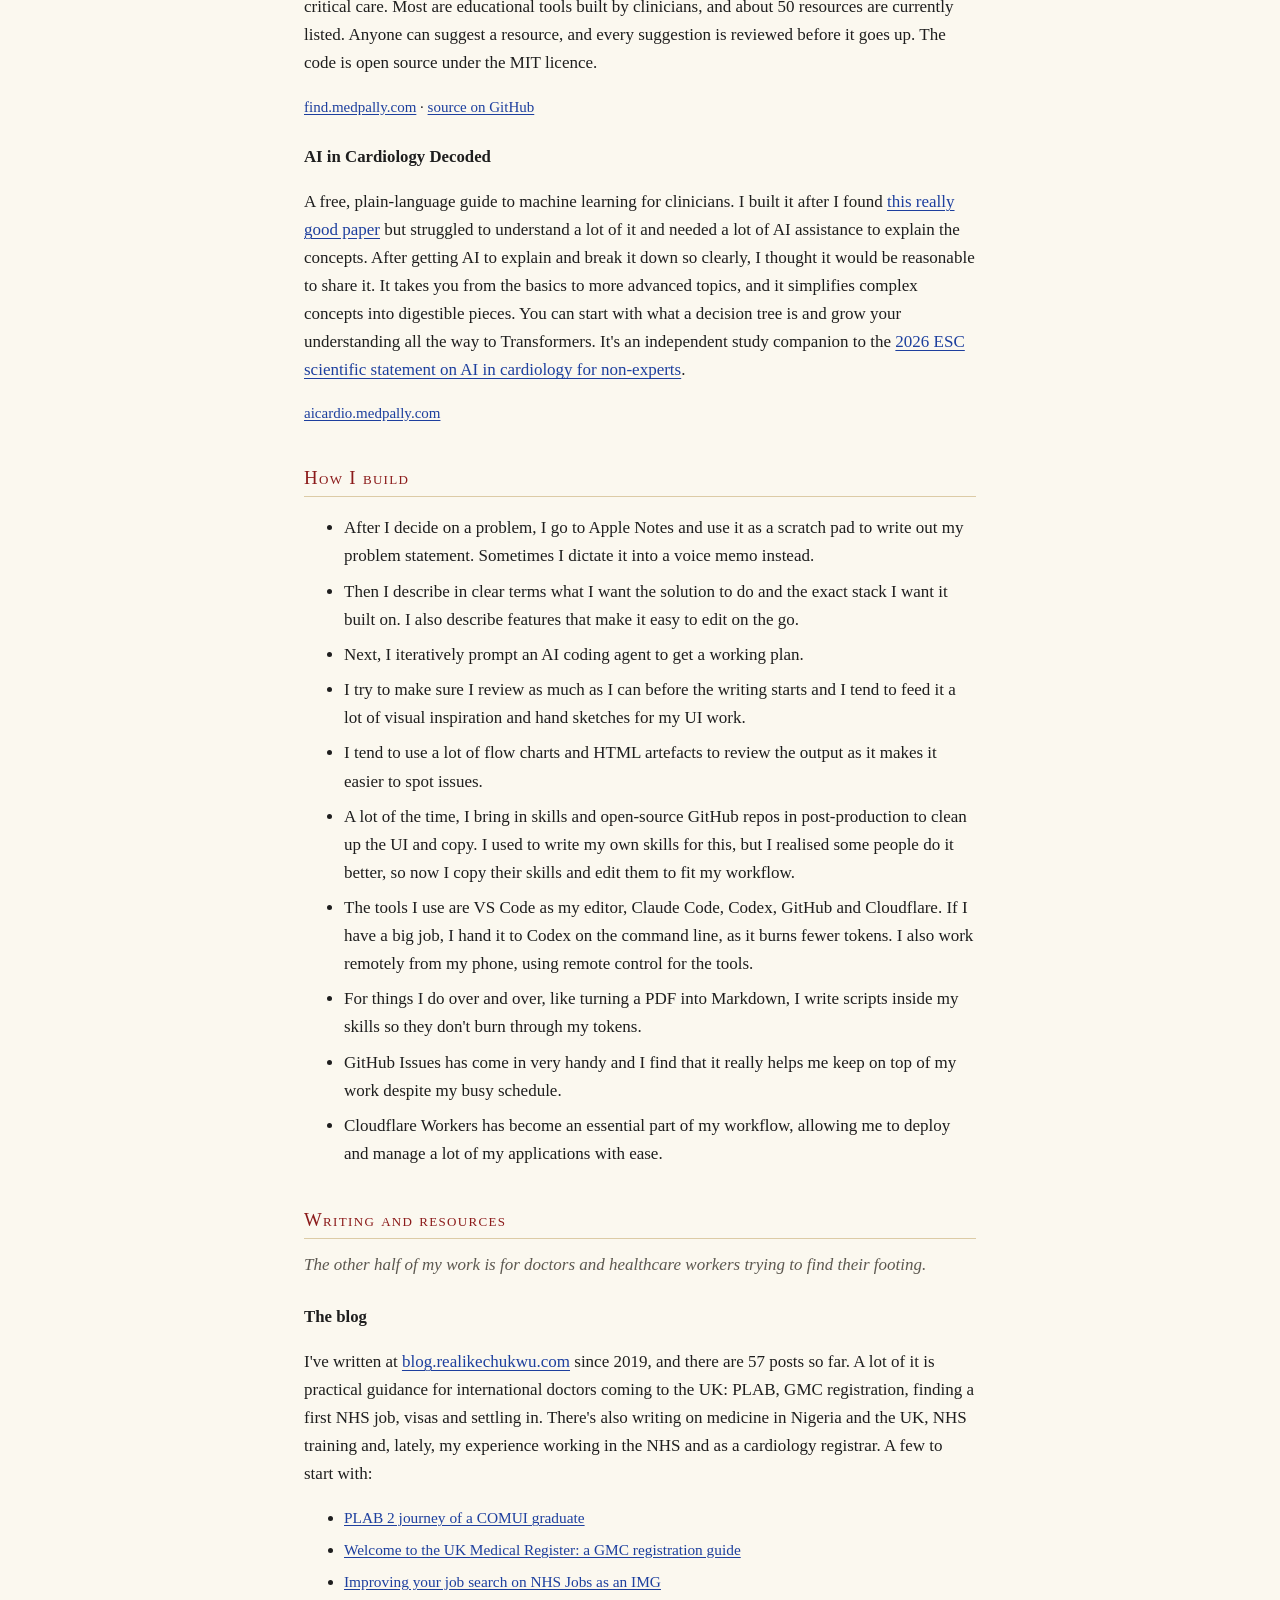
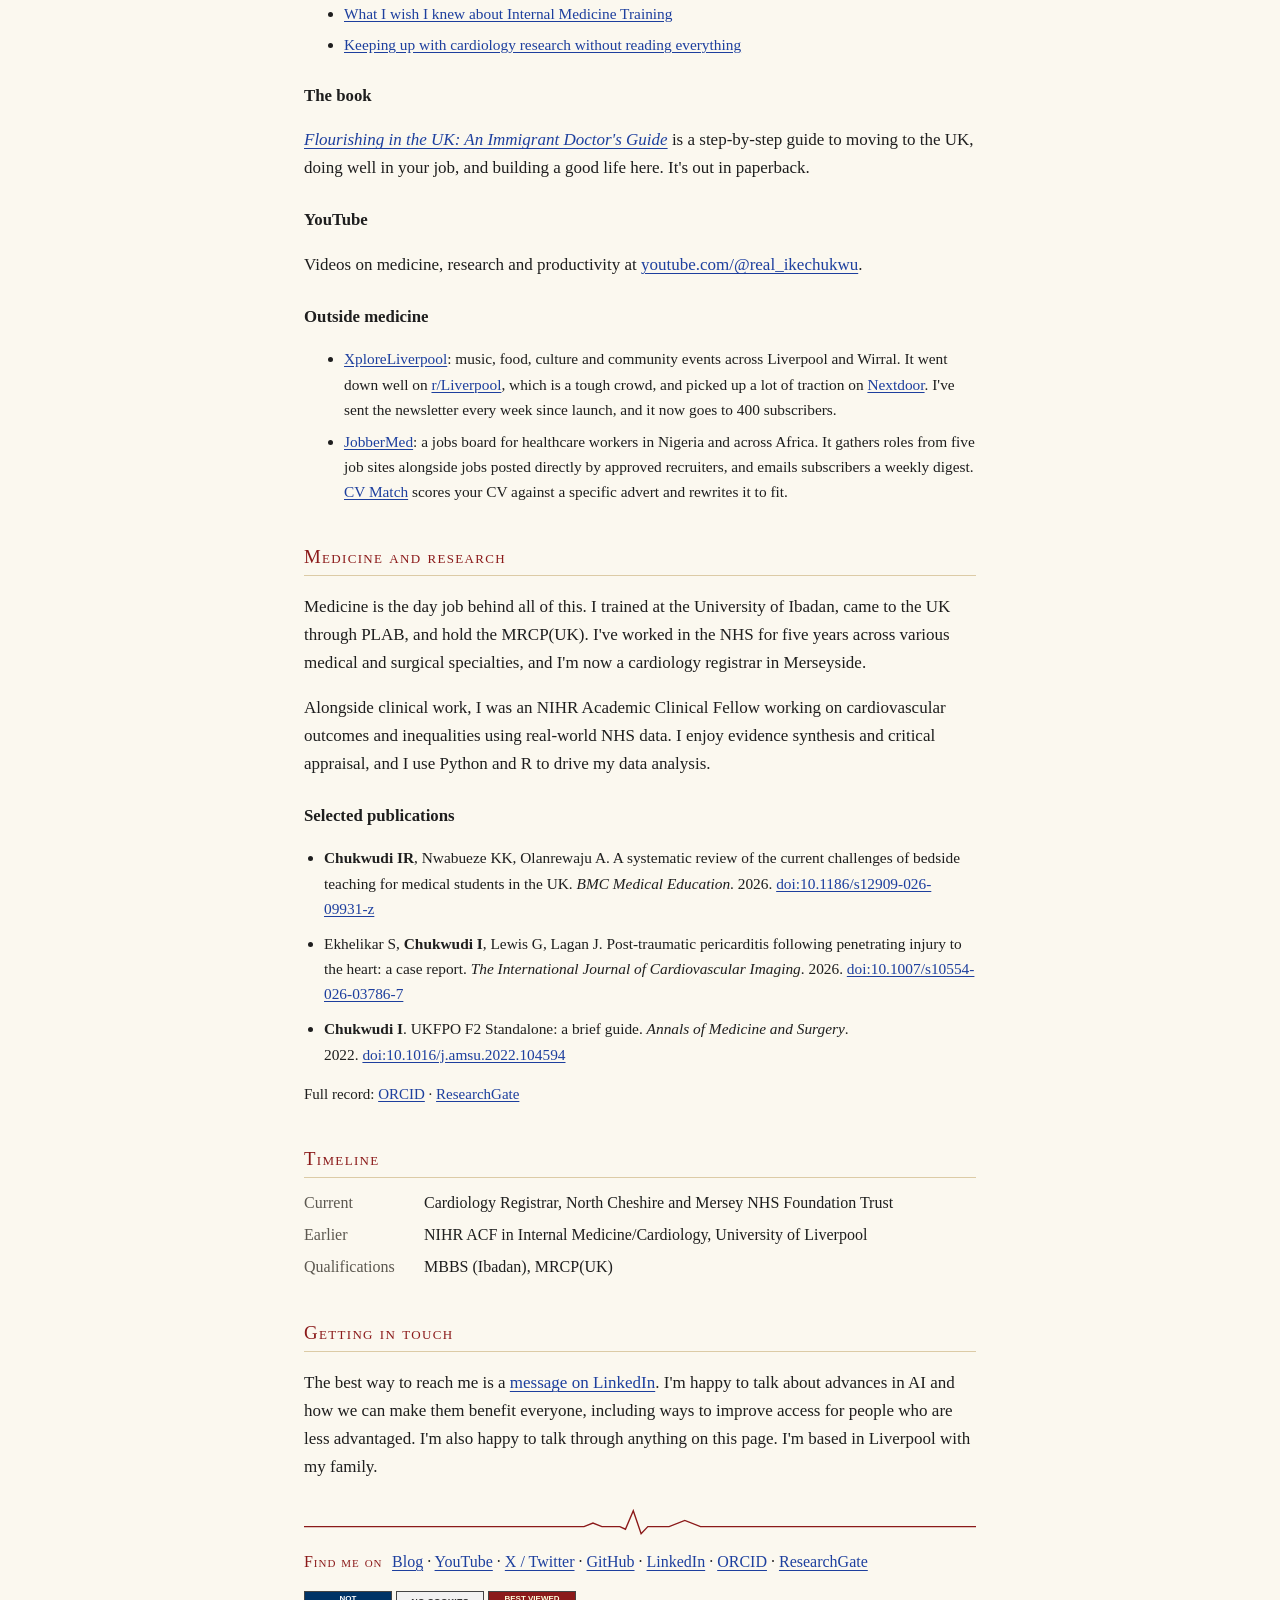
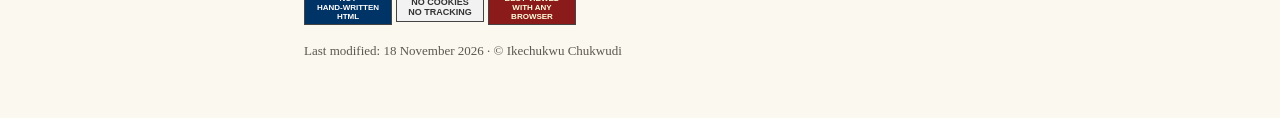
==== commit fe4a3da5: "Add XploreLiverpool's reception and drop JobberMed's Python note Co-Authored-By: Claude Opus 5.5 <no" ====
--- a/index.html
+++ b/index.html
@@ -328,8 +328,8 @@
 
     <h3 id="other">Outside medicine</h3>
     <ul class="also">
-      <li><a href="https://xploreliverpool.co.uk/">XploreLiverpool</a>: music, food, culture and community events across Liverpool and Wirral, with 400 subscribers.</li>
-      <li id="jobbermed"><a href="https://jobbermed.com/">JobberMed</a>: a jobs board for healthcare workers in Nigeria and across Africa. It gathers roles from five job sites alongside jobs posted directly by approved recruiters, and emails subscribers a weekly digest. <a href="https://cv.jobbermed.com/">CV Match</a> scores your CV against a specific advert and rewrites it to fit. Built in Python.</li>
+      <li><a href="https://xploreliverpool.co.uk/">XploreLiverpool</a>: music, food, culture and community events across Liverpool and Wirral. It went down well on <a href="https://www.reddit.com/r/Liverpool/s/i7seGg2n4m">r/Liverpool</a>, which is a tough crowd, and picked up a lot of traction on <a href="https://nextdoor.co.uk/p/ZF28fx_CHKGp">Nextdoor</a>. I've sent the newsletter every week since launch, and it now goes to 400 subscribers.</li>
+      <li id="jobbermed"><a href="https://jobbermed.com/">JobberMed</a>: a jobs board for healthcare workers in Nigeria and across Africa. It gathers roles from five job sites alongside jobs posted directly by approved recruiters, and emails subscribers a weekly digest. <a href="https://cv.jobbermed.com/">CV Match</a> scores your CV against a specific advert and rewrites it to fit.</li>
     </ul>
   </section>
 
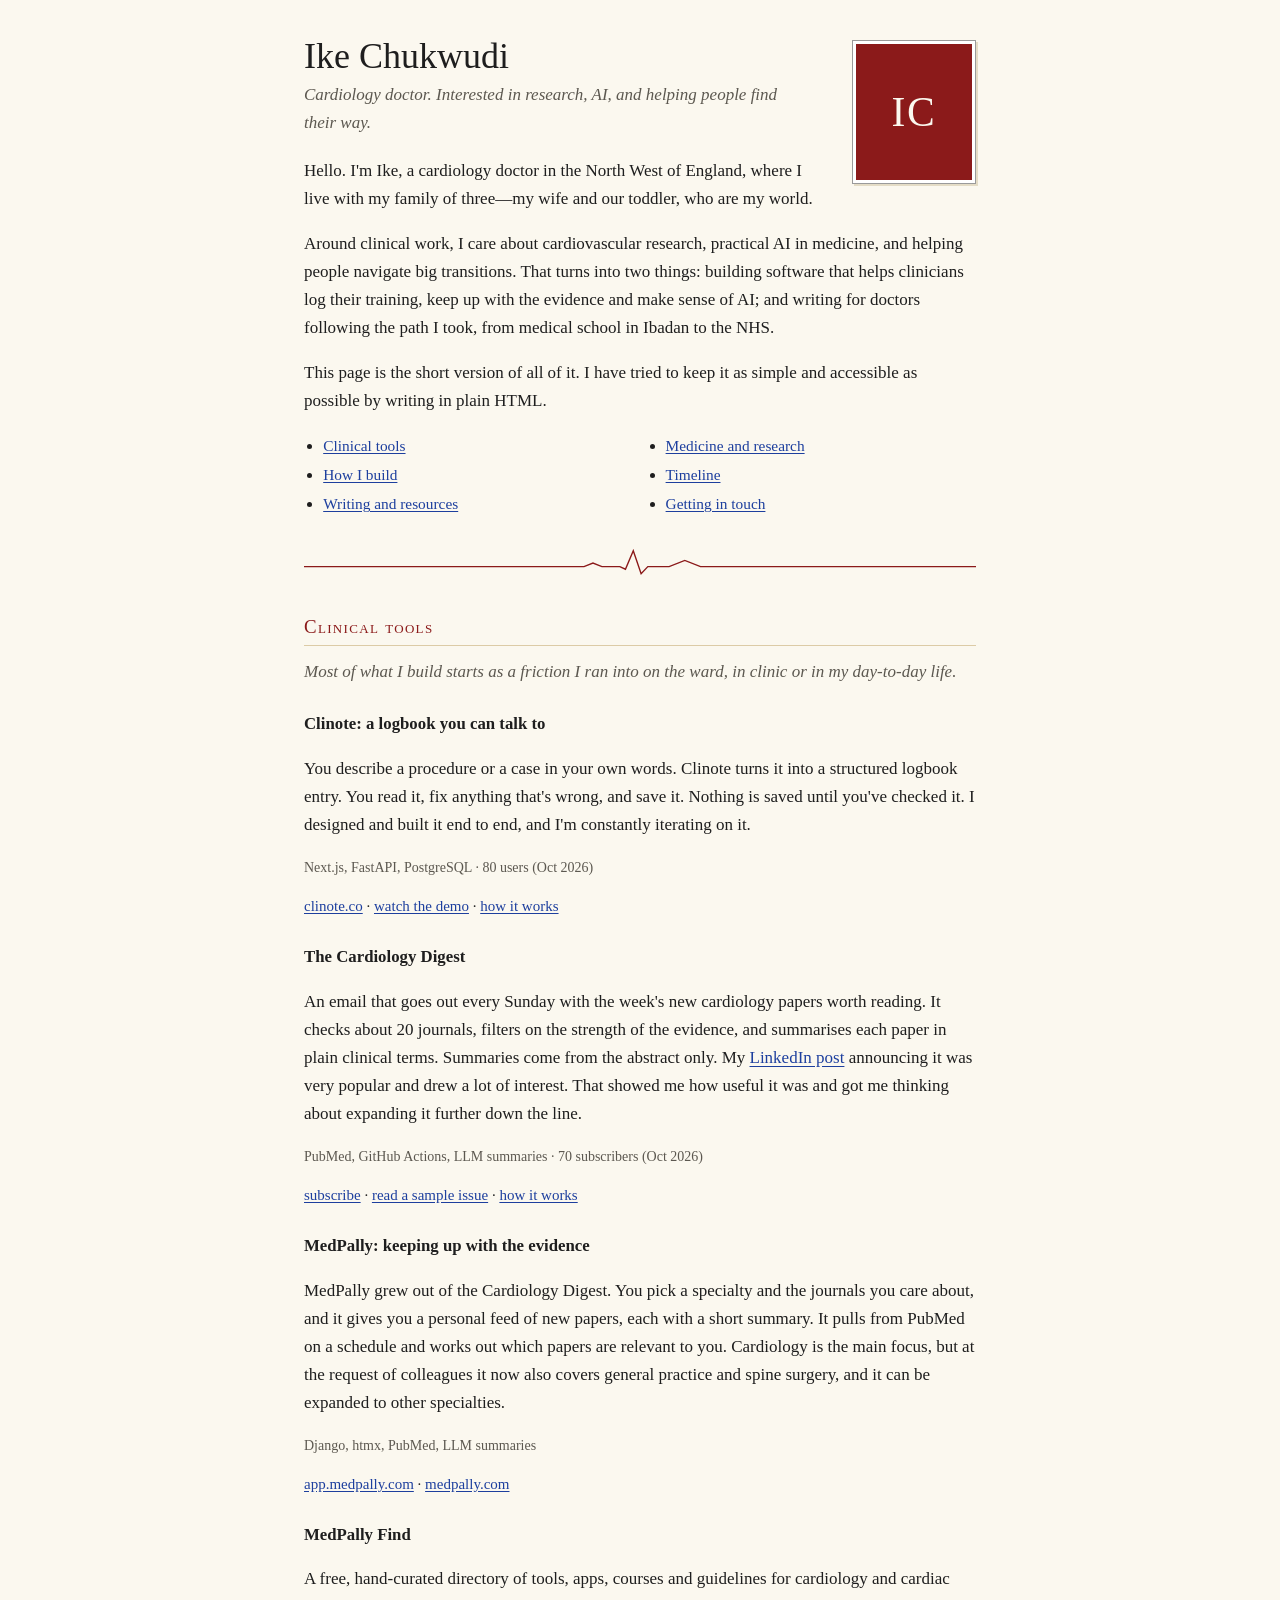
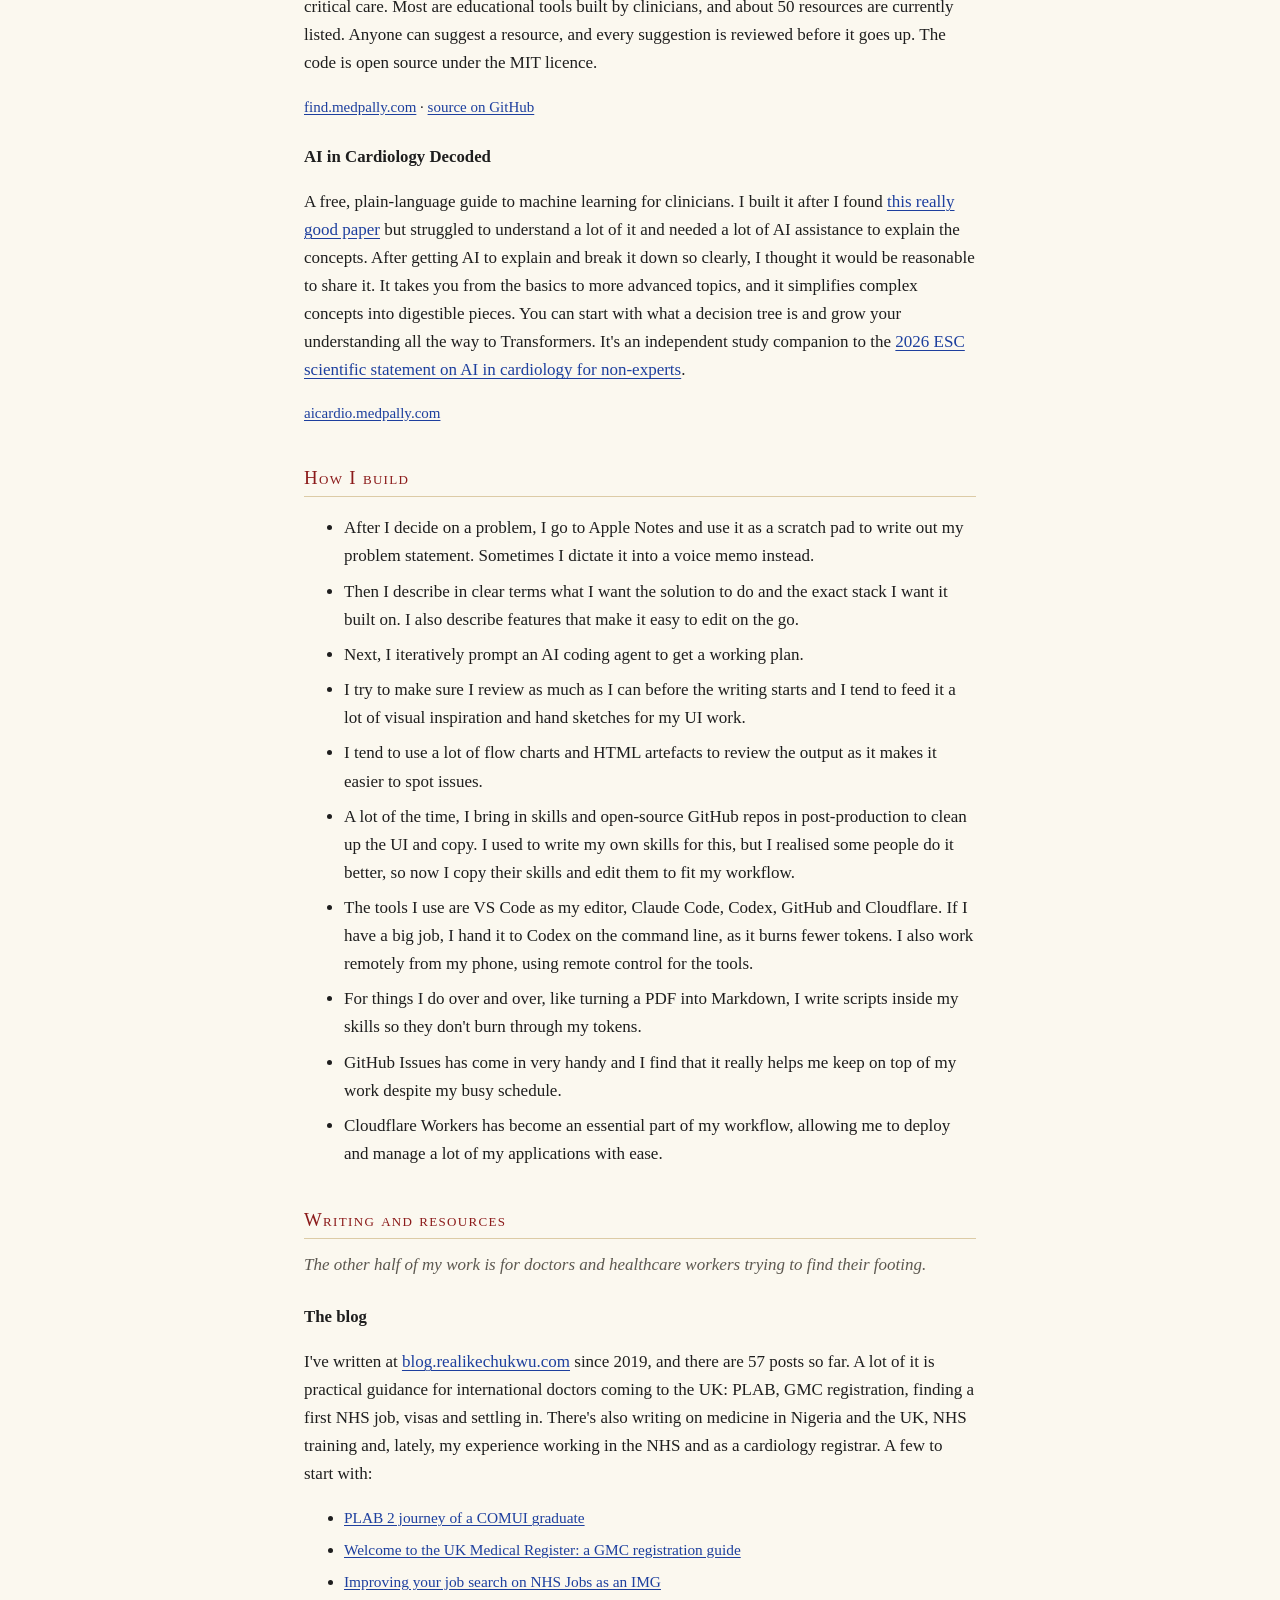
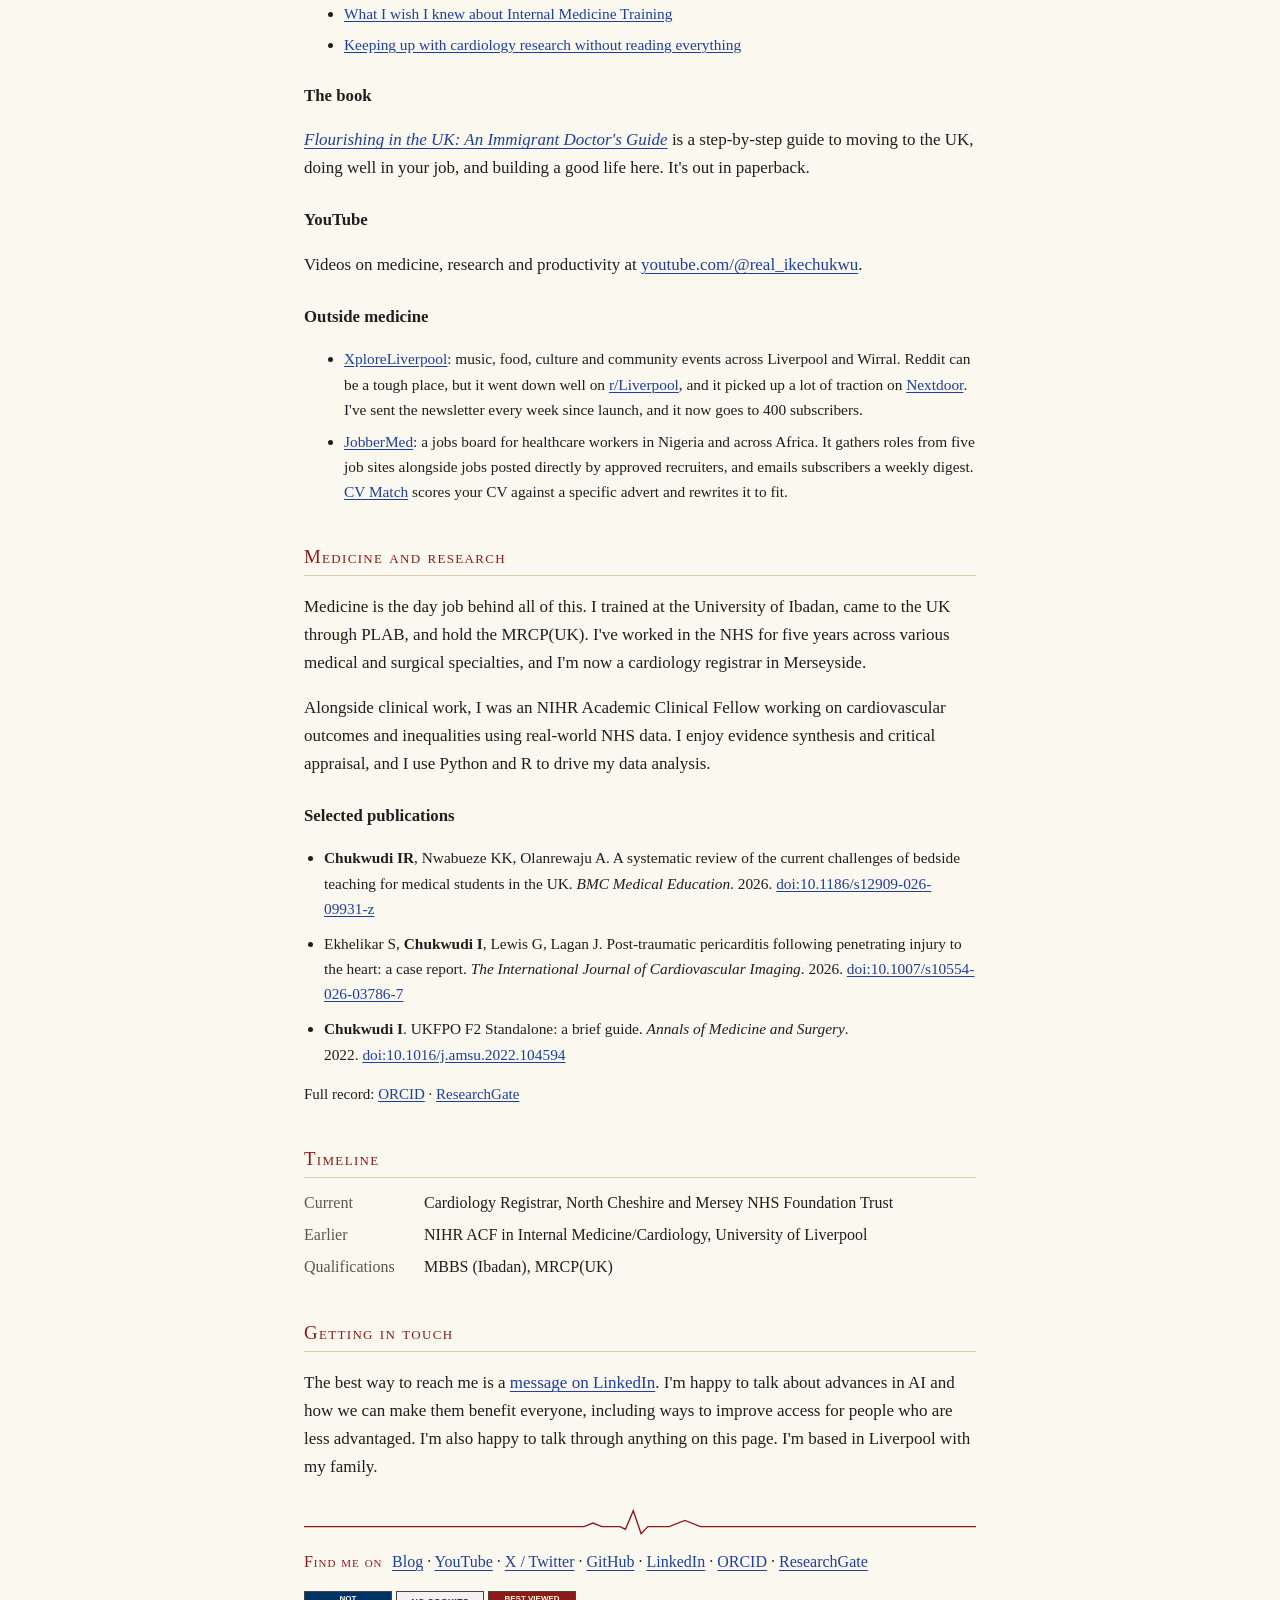
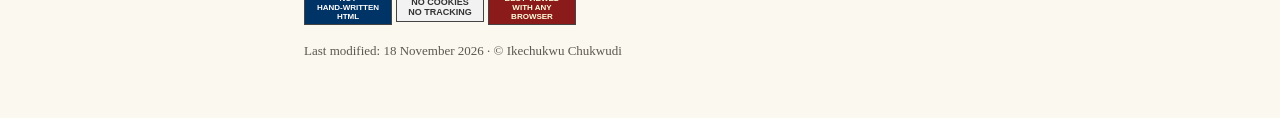
==== commit 802d9e0b: "Reword the Reddit line on XploreLiverpool Co-Authored-By: Claude Opus 5.5 <noreply@anthropic.com> Cl" ====
--- a/index.html
+++ b/index.html
@@ -328,7 +328,7 @@
 
     <h3 id="other">Outside medicine</h3>
     <ul class="also">
-      <li><a href="https://xploreliverpool.co.uk/">XploreLiverpool</a>: music, food, culture and community events across Liverpool and Wirral. It went down well on <a href="https://www.reddit.com/r/Liverpool/s/i7seGg2n4m">r/Liverpool</a>, which is a tough crowd, and picked up a lot of traction on <a href="https://nextdoor.co.uk/p/ZF28fx_CHKGp">Nextdoor</a>. I've sent the newsletter every week since launch, and it now goes to 400 subscribers.</li>
+      <li><a href="https://xploreliverpool.co.uk/">XploreLiverpool</a>: music, food, culture and community events across Liverpool and Wirral. Reddit can be a tough place, but it went down well on <a href="https://www.reddit.com/r/Liverpool/s/i7seGg2n4m">r/Liverpool</a>, and it picked up a lot of traction on <a href="https://nextdoor.co.uk/p/ZF28fx_CHKGp">Nextdoor</a>. I've sent the newsletter every week since launch, and it now goes to 400 subscribers.</li>
       <li id="jobbermed"><a href="https://jobbermed.com/">JobberMed</a>: a jobs board for healthcare workers in Nigeria and across Africa. It gathers roles from five job sites alongside jobs posted directly by approved recruiters, and emails subscribers a weekly digest. <a href="https://cv.jobbermed.com/">CV Match</a> scores your CV against a specific advert and rewrites it to fit.</li>
     </ul>
   </section>
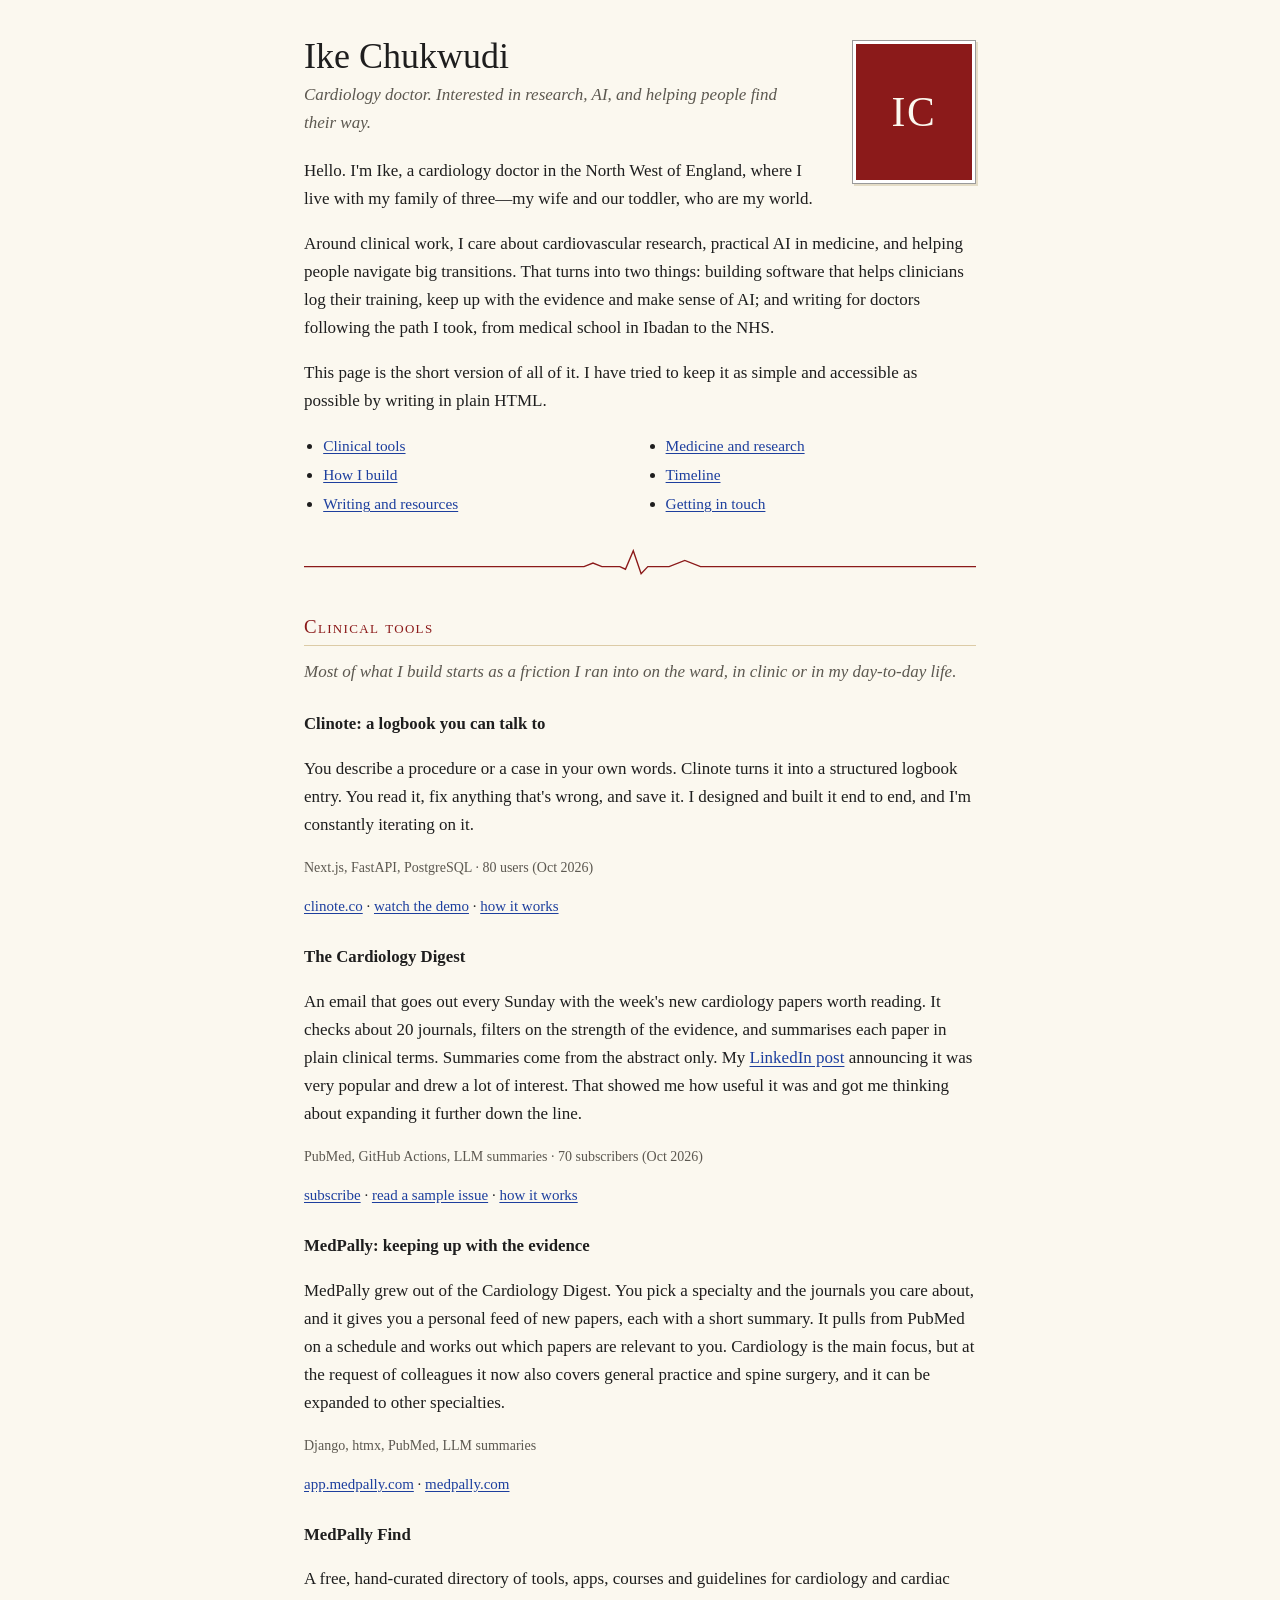
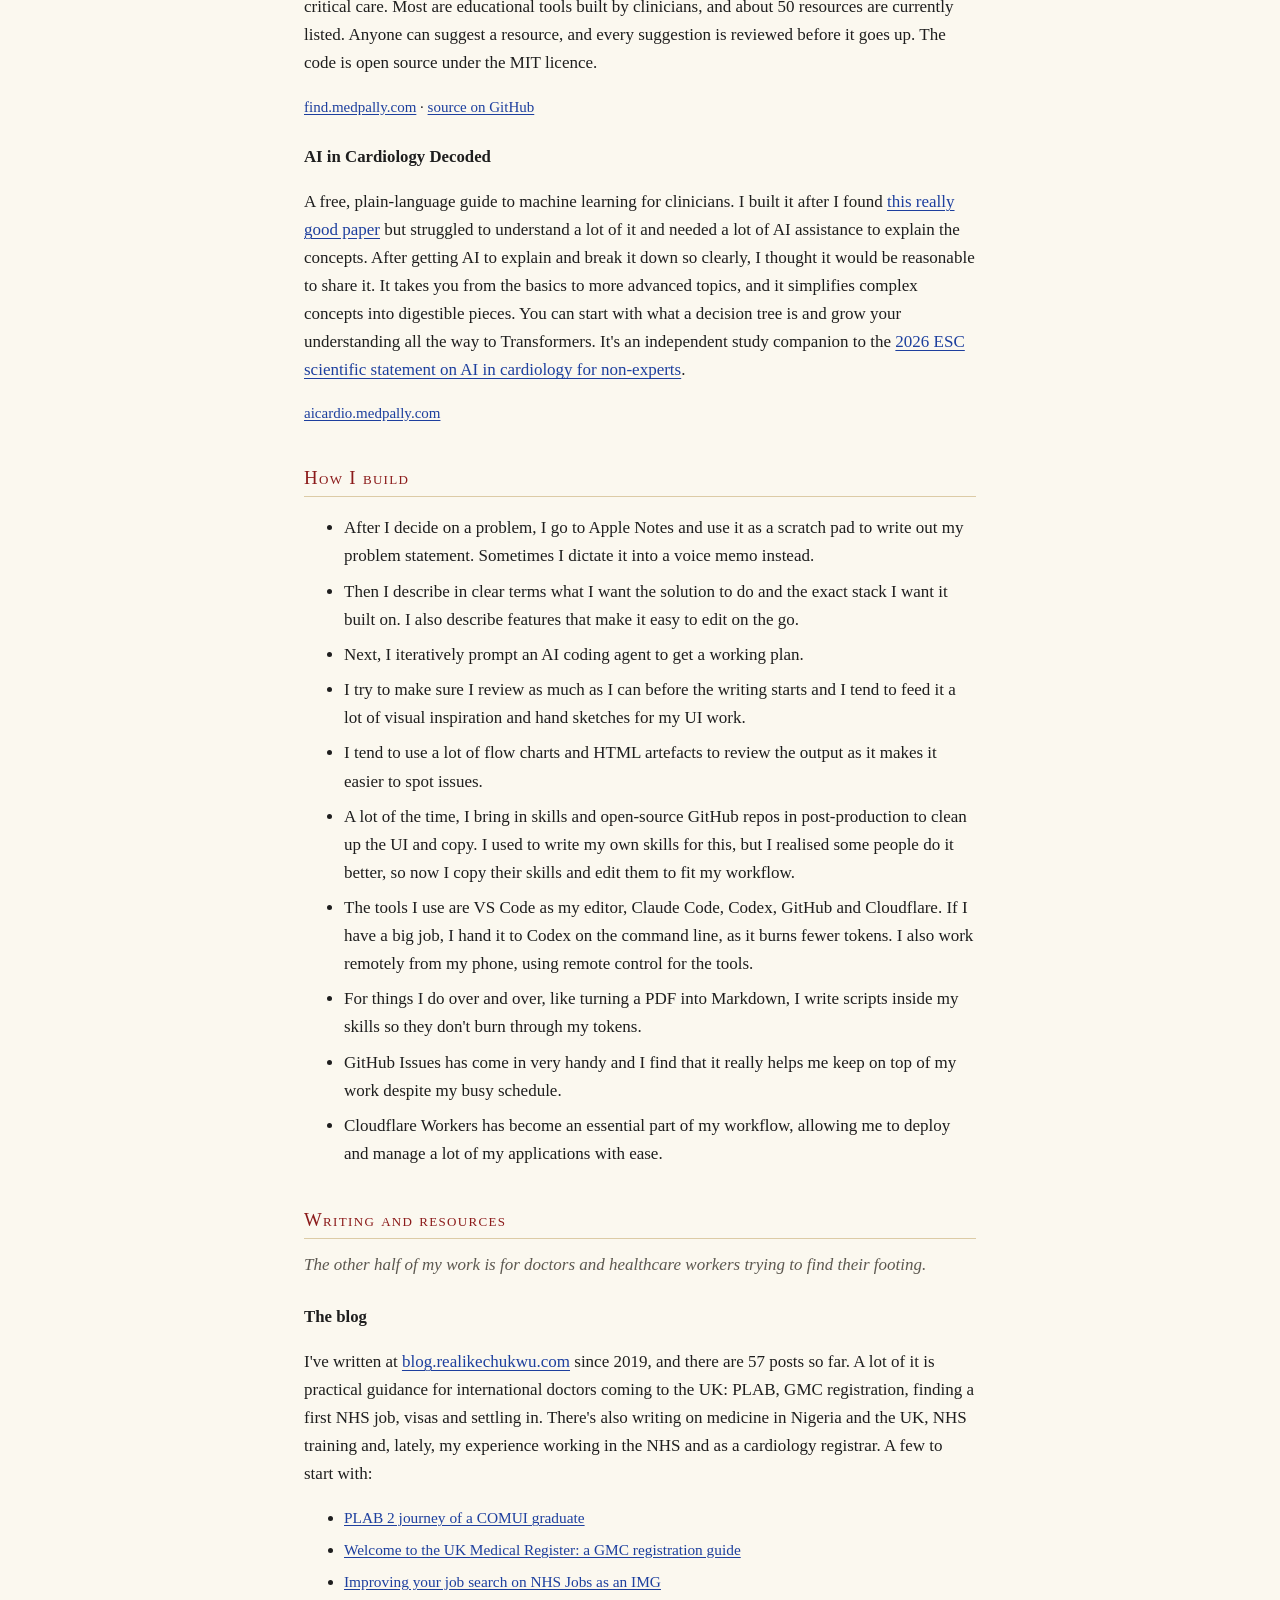
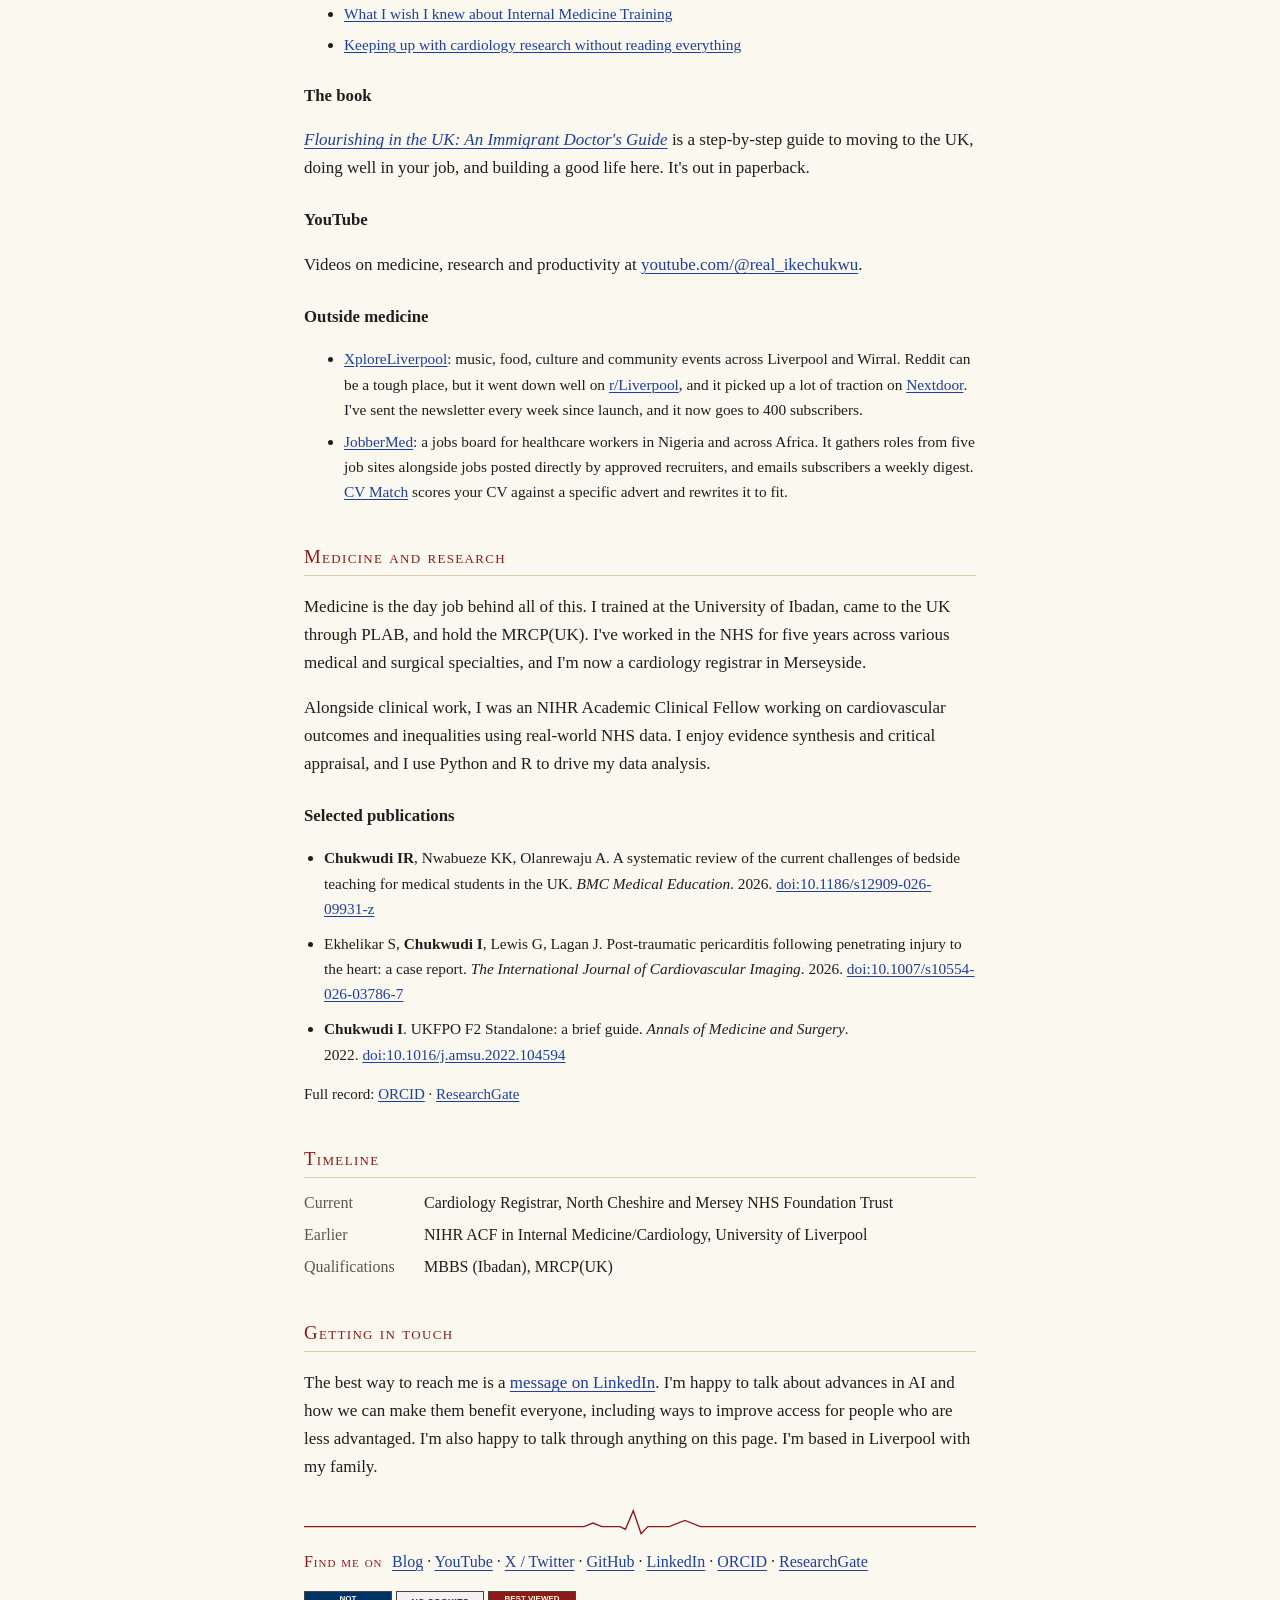
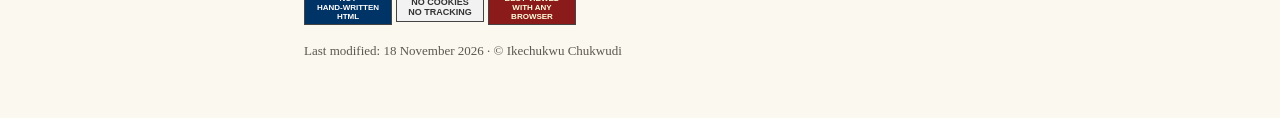
==== commit fc7b5685: "Remove a line from the Clinote description Co-Authored-By: Claude Opus 5.5 <noreply@anthropic.com> C" ====
--- a/index.html
+++ b/index.html
@@ -267,7 +267,7 @@
     <p class="lede">Most of what I build starts as a friction I ran into on the ward, in clinic or in my day-to-day life.</p>
 
     <h3 id="clinote">Clinote: a logbook you can talk to</h3>
-    <p>You describe a procedure or a case in your own words. Clinote turns it into a structured logbook entry. You read it, fix anything that's wrong, and save it. Nothing is saved until you've checked it. I designed and built it end to end, and I'm constantly iterating on it.</p>
+    <p>You describe a procedure or a case in your own words. Clinote turns it into a structured logbook entry. You read it, fix anything that's wrong, and save it. I designed and built it end to end, and I'm constantly iterating on it.</p>
     <p class="meta">Next.js, FastAPI, PostgreSQL &middot; 80 users (Oct 2026)</p>
     <p class="links"><a href="https://clinote.co/">clinote.co</a> &middot; <a href="assets/clinote-demo.mp4">watch the demo</a> &middot; <a href="https://github.com/realikechukwu/about/blob/main/case-studies/clinote.md">how it works</a></p>
 
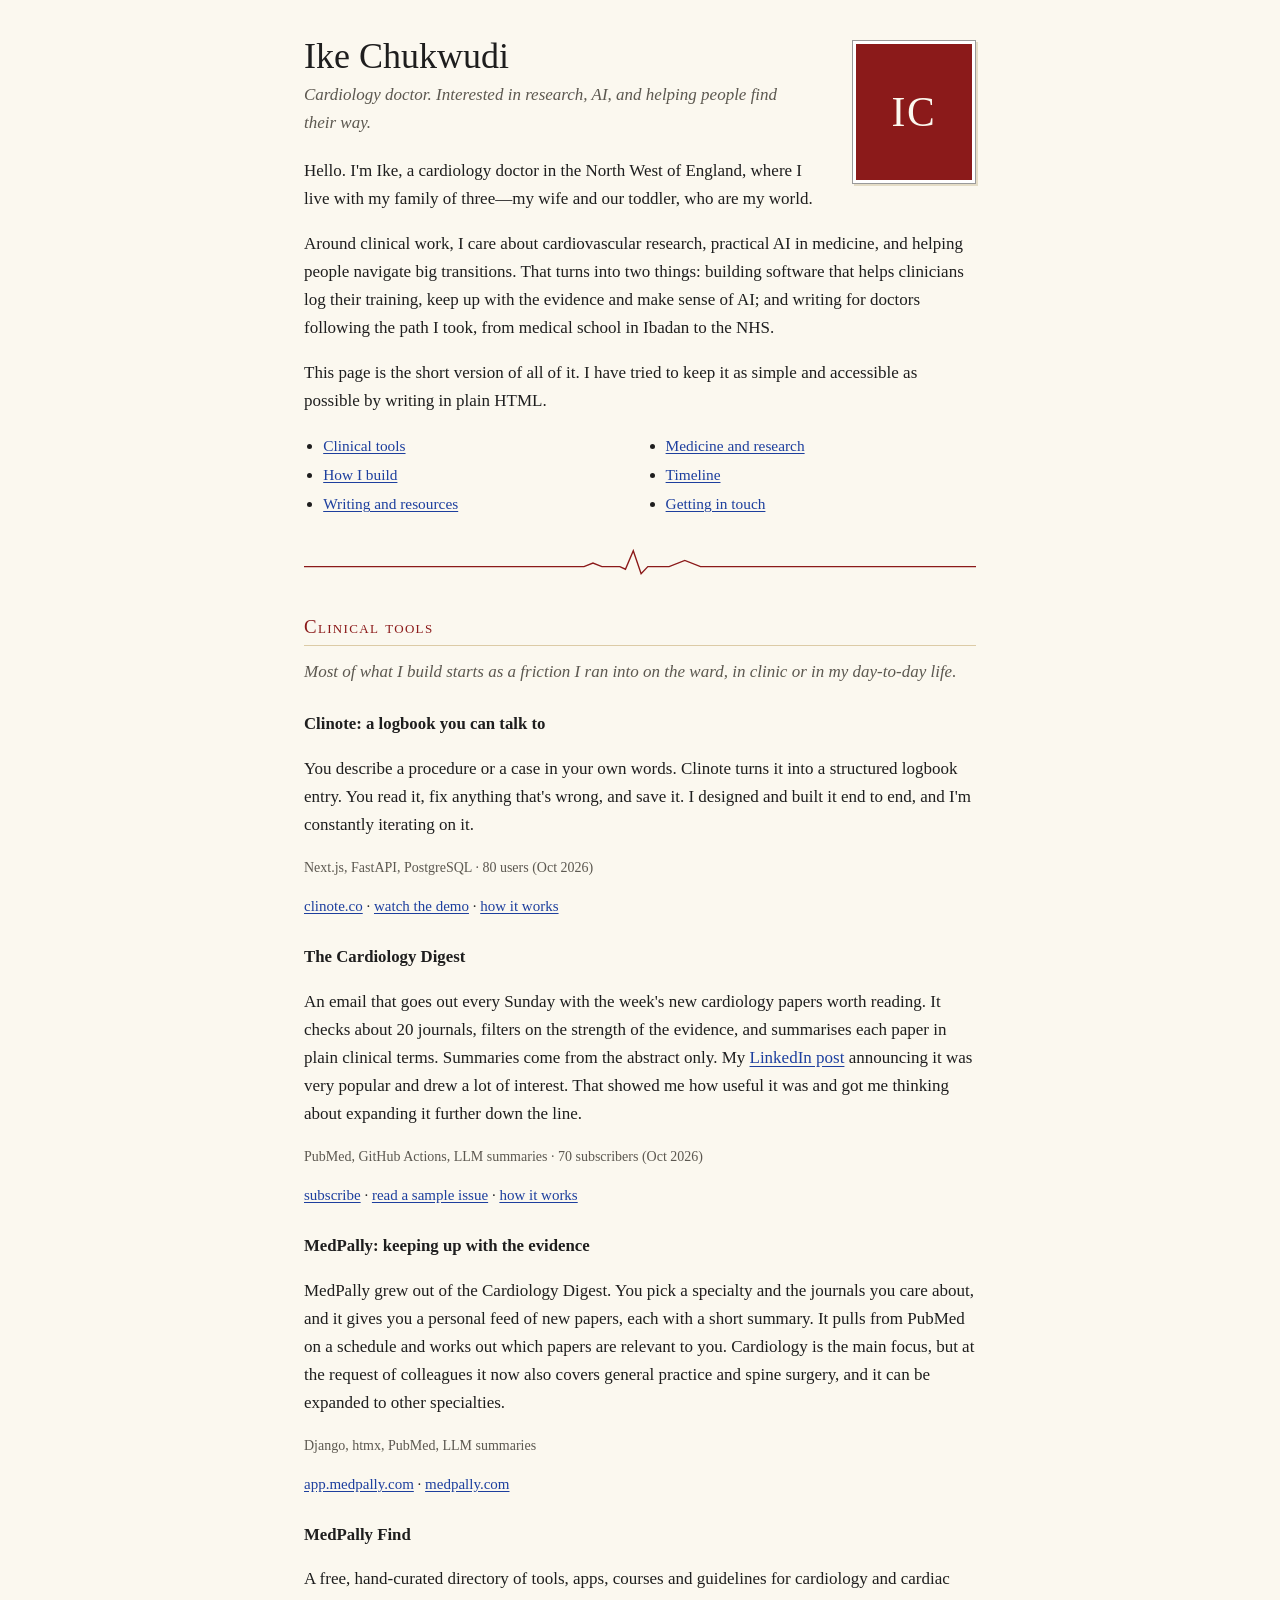
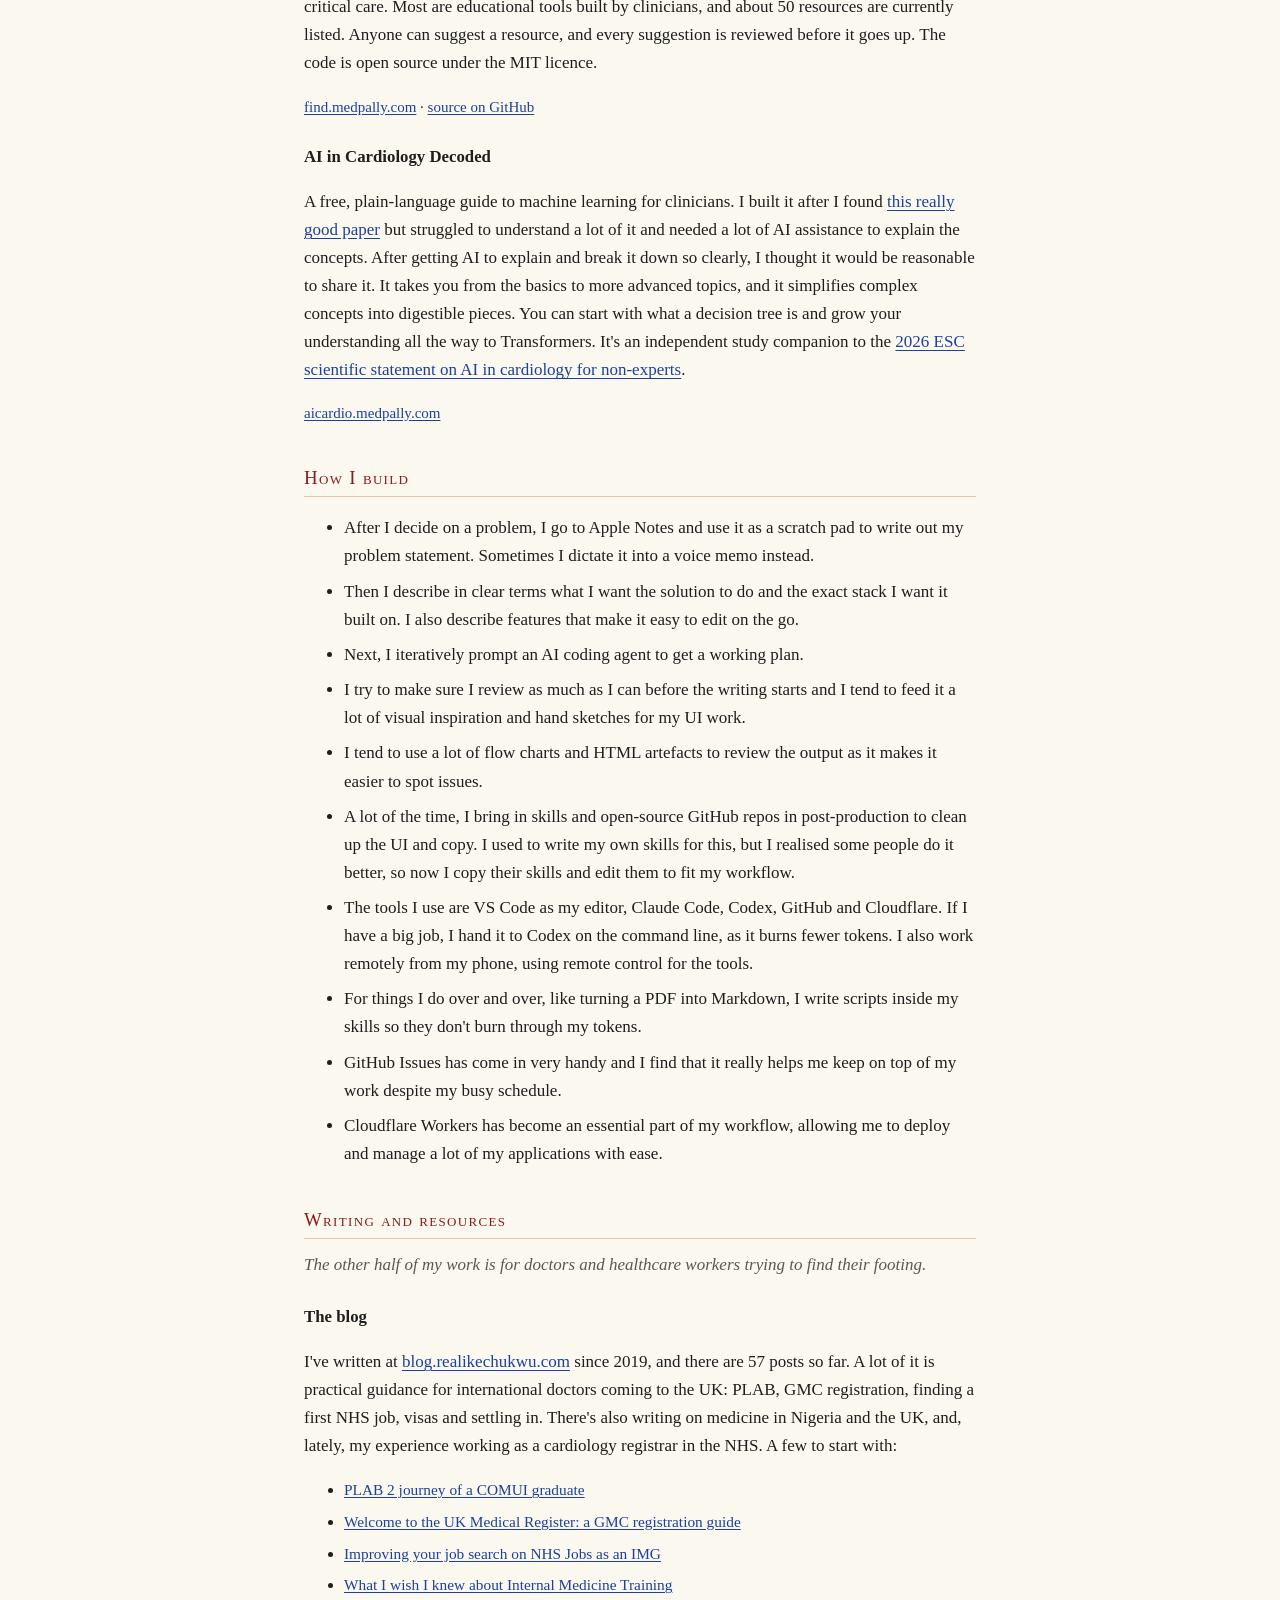
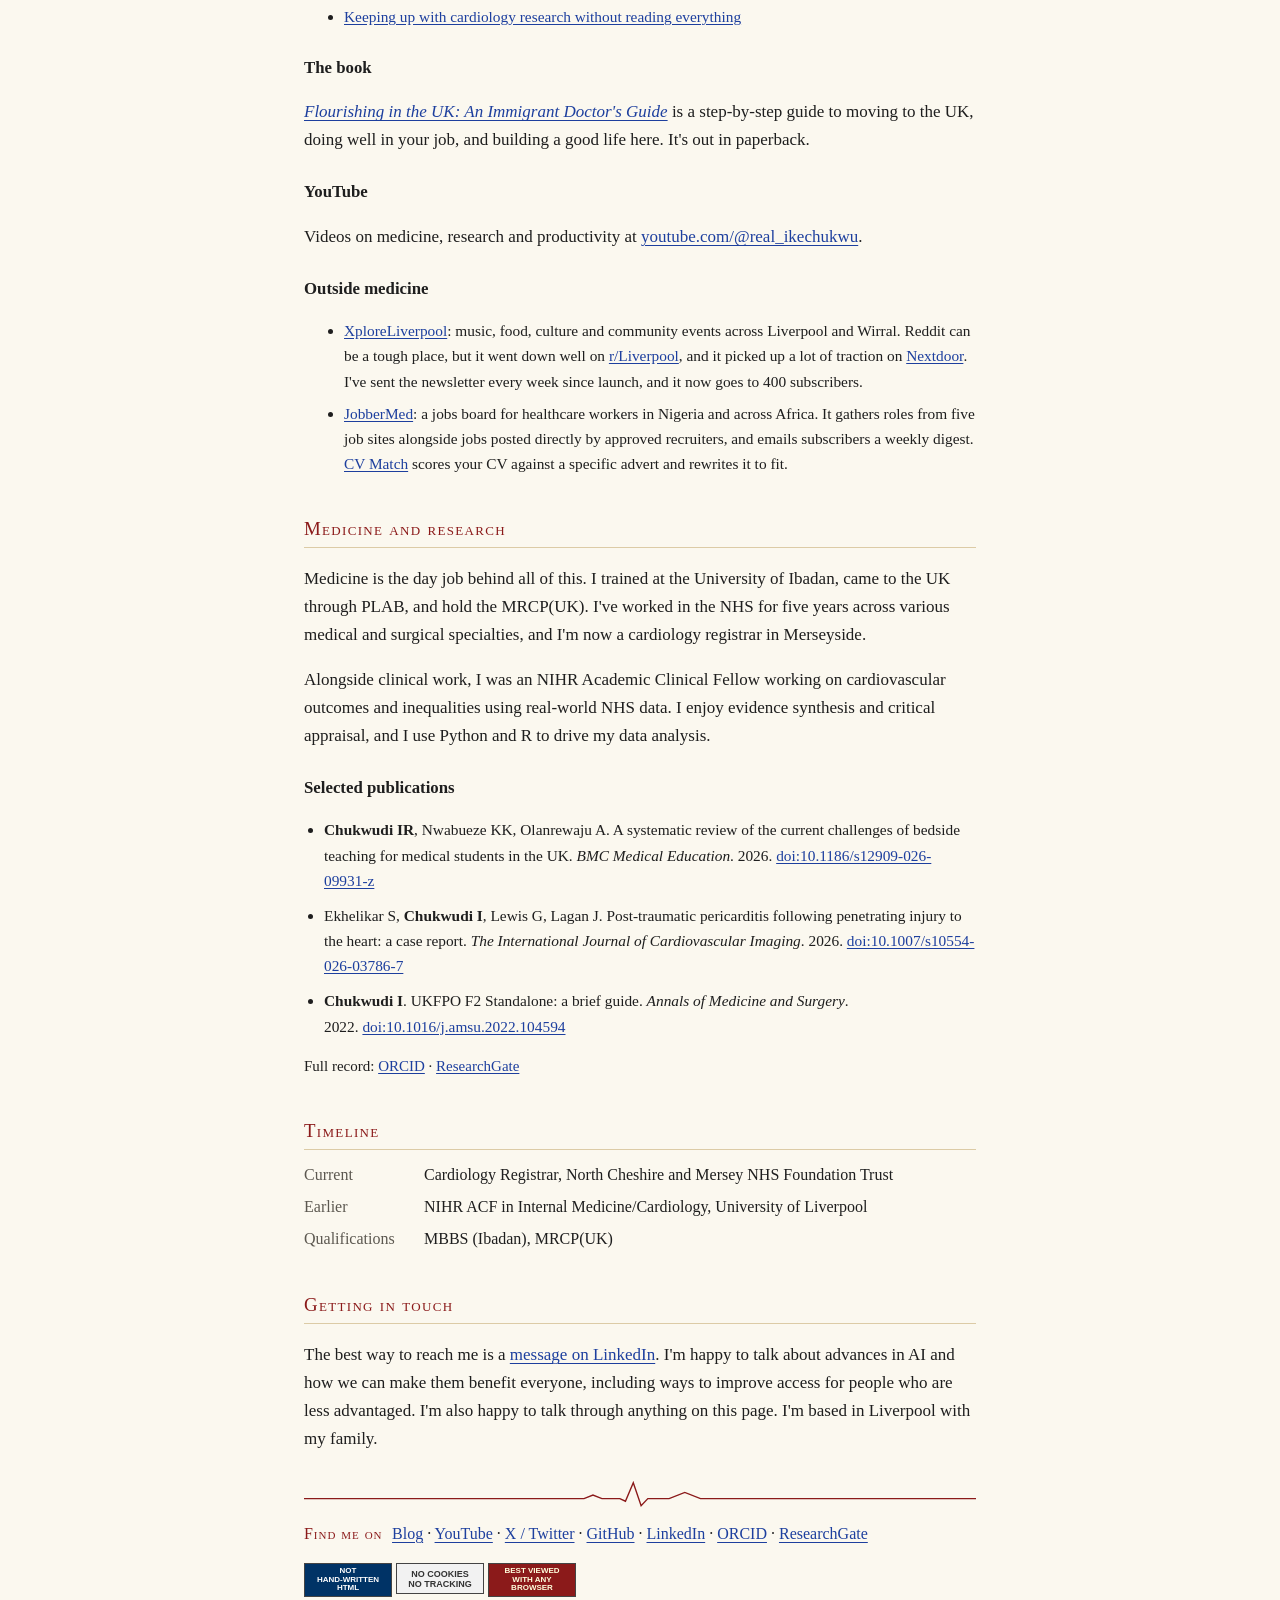
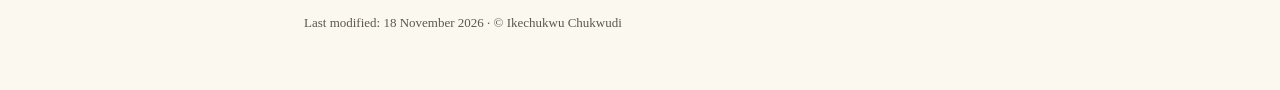
==== commit a1852619: "Tighten the blog topics sentence Co-Authored-By: Claude Opus 5.5 <noreply@anthropic.com> Claude-Sess" ====
--- a/index.html
+++ b/index.html
@@ -311,7 +311,7 @@
     <p class="lede">The other half of my work is for doctors and healthcare workers trying to find their footing.</p>
 
     <h3 id="blog">The blog</h3>
-    <p>I've written at <a href="https://blog.realikechukwu.com/">blog.realikechukwu.com</a> since 2019, and there are 57 posts so far. A lot of it is practical guidance for international doctors coming to the UK: PLAB, GMC registration, finding a first NHS job, visas and settling in. There's also writing on medicine in Nigeria and the UK, NHS training and, lately, my experience working in the NHS and as a cardiology registrar. A few to start with:</p>
+    <p>I've written at <a href="https://blog.realikechukwu.com/">blog.realikechukwu.com</a> since 2019, and there are 57 posts so far. A lot of it is practical guidance for international doctors coming to the UK: PLAB, GMC registration, finding a first NHS job, visas and settling in. There's also writing on medicine in Nigeria and the UK, and, lately, my experience working as a cardiology registrar in the NHS. A few to start with:</p>
     <ul class="also">
       <li><a href="https://blog.realikechukwu.com/blog/plab-2-journey-of-a-comui-graduate/">PLAB 2 journey of a COMUI graduate</a></li>
       <li><a href="https://blog.realikechukwu.com/blog/welcome-to-the-uk-medical-register-a-gmc-registration-guide/">Welcome to the UK Medical Register: a GMC registration guide</a></li>
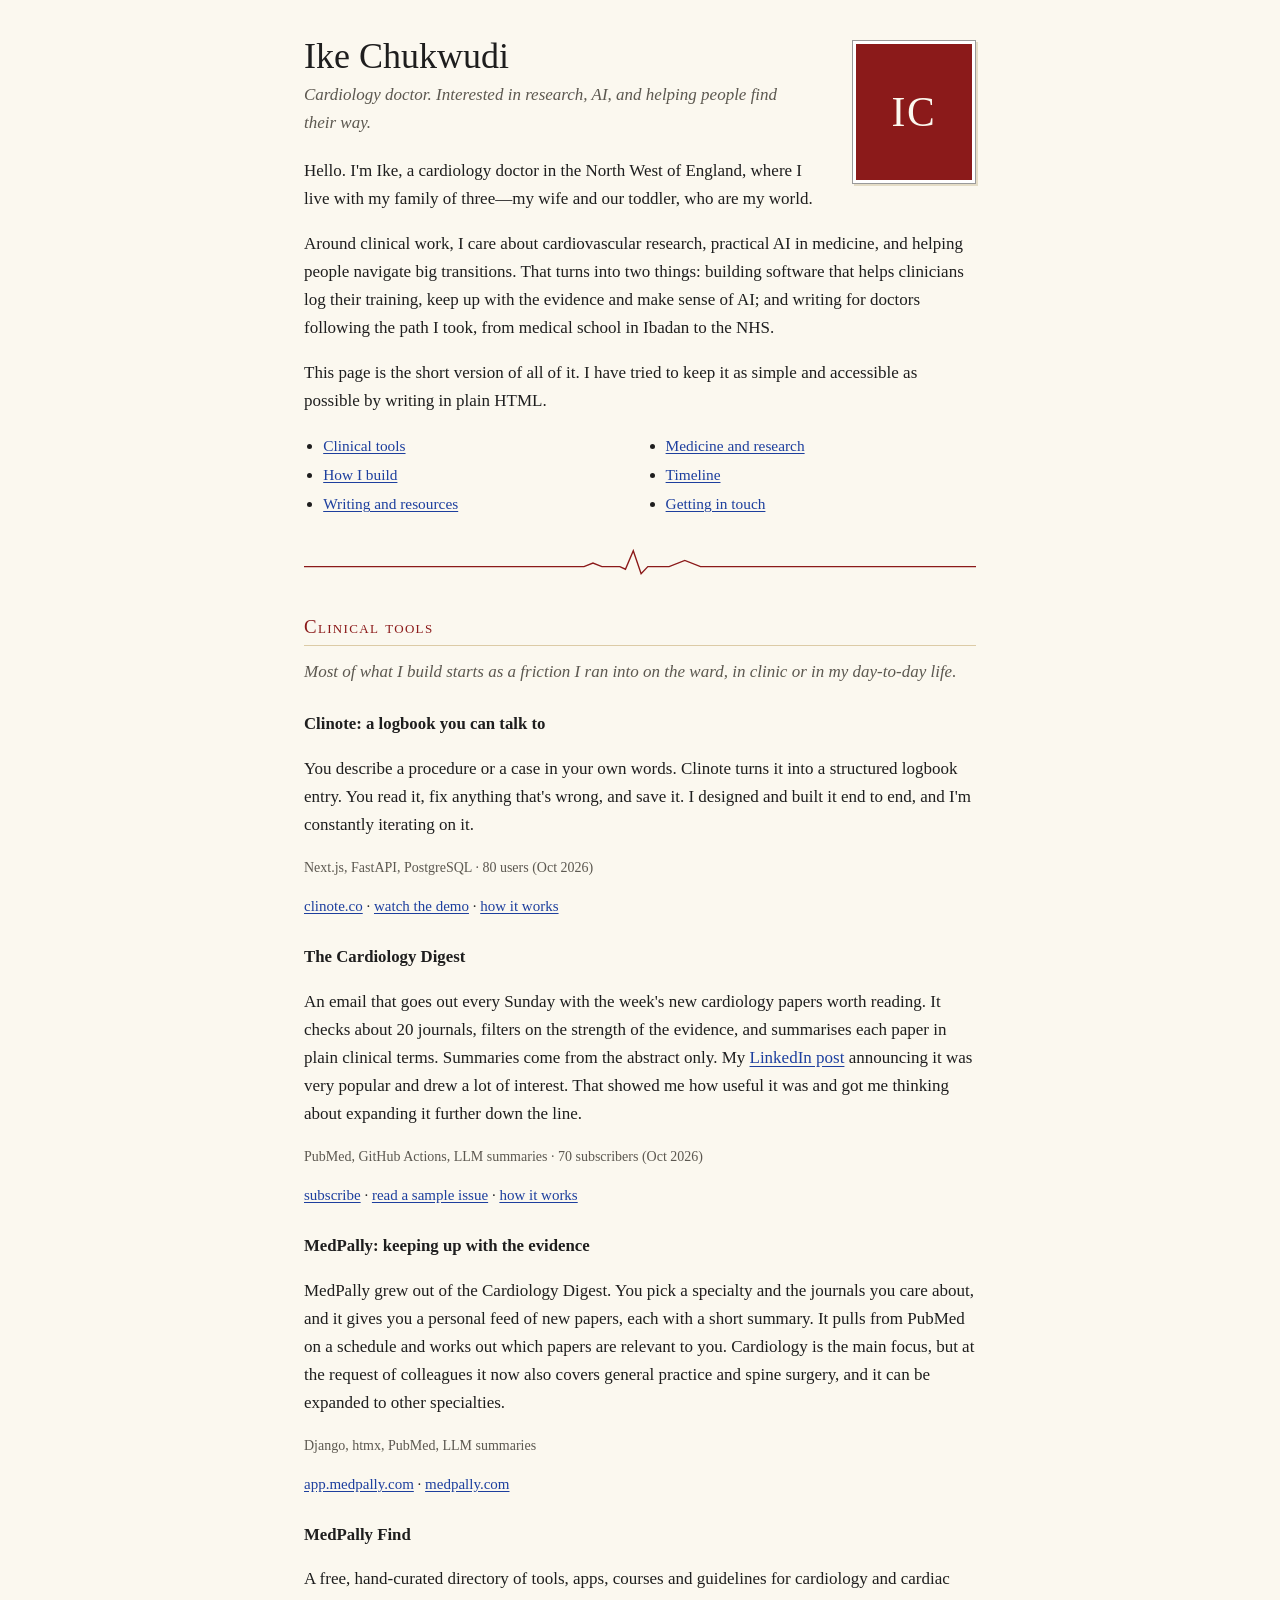
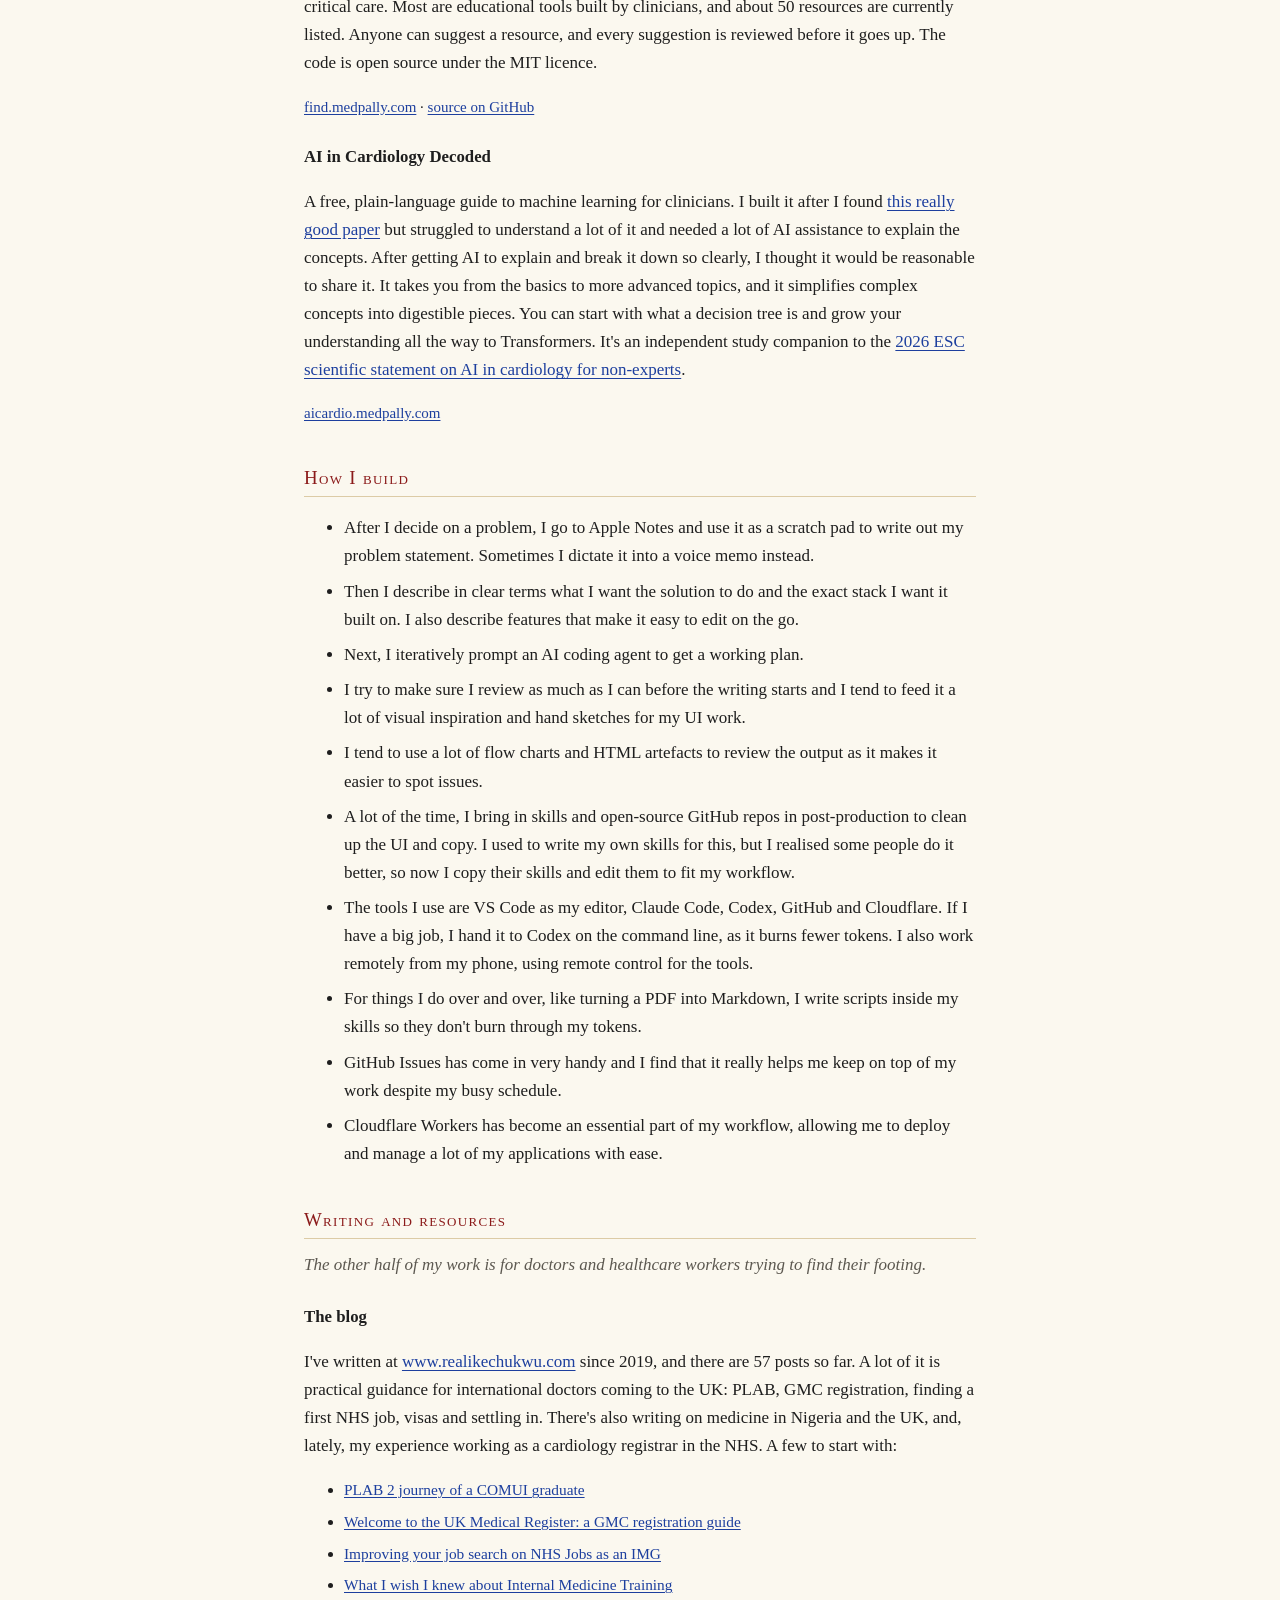
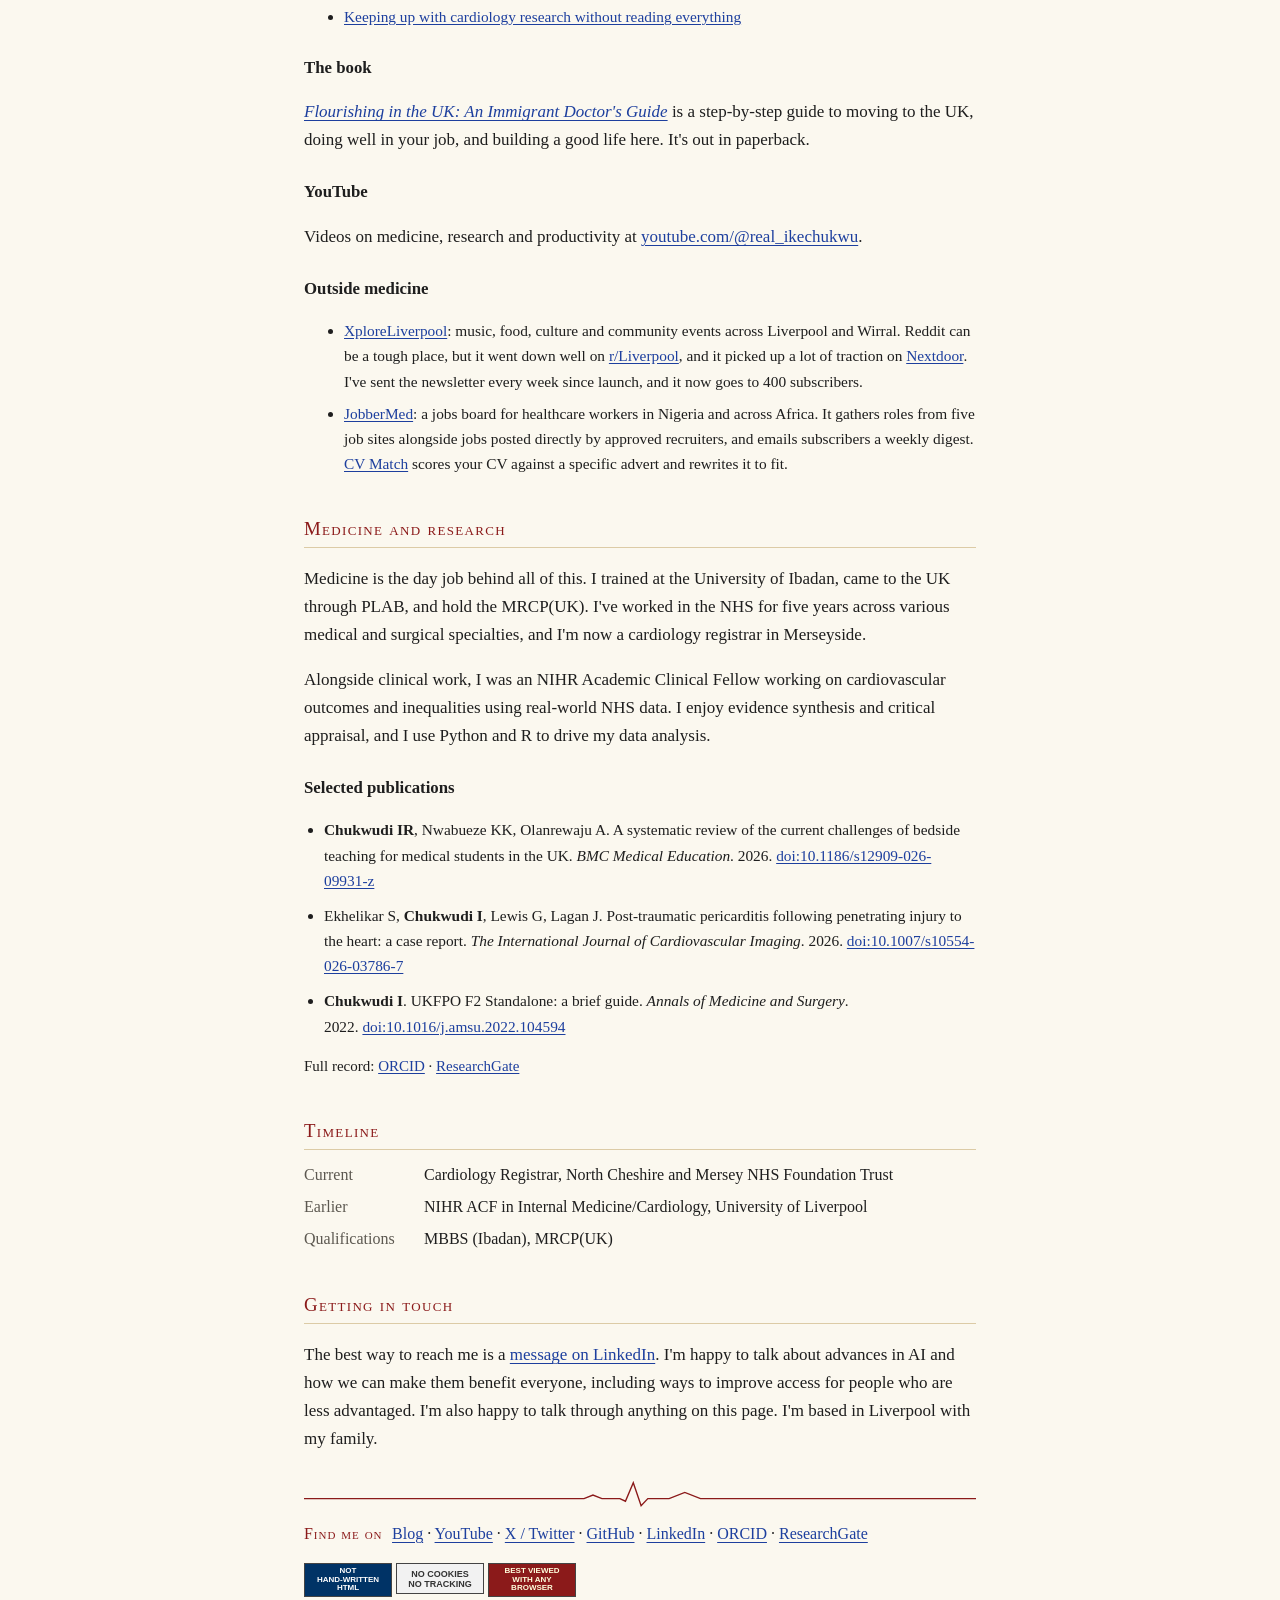
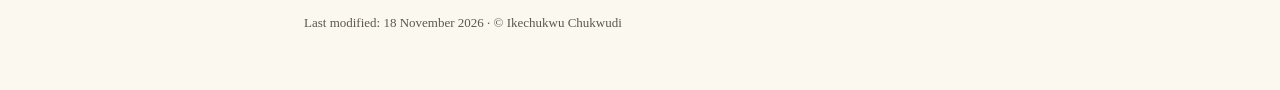
==== commit 08c60bfe: "Point blog links to www.realikechukwu.com" ====
--- a/index.html
+++ b/index.html
@@ -311,17 +311,17 @@
     <p class="lede">The other half of my work is for doctors and healthcare workers trying to find their footing.</p>
 
     <h3 id="blog">The blog</h3>
-    <p>I've written at <a href="https://blog.realikechukwu.com/">blog.realikechukwu.com</a> since 2019, and there are 57 posts so far. A lot of it is practical guidance for international doctors coming to the UK: PLAB, GMC registration, finding a first NHS job, visas and settling in. There's also writing on medicine in Nigeria and the UK, and, lately, my experience working as a cardiology registrar in the NHS. A few to start with:</p>
+    <p>I've written at <a href="https://www.realikechukwu.com/">www.realikechukwu.com</a> since 2019, and there are 57 posts so far. A lot of it is practical guidance for international doctors coming to the UK: PLAB, GMC registration, finding a first NHS job, visas and settling in. There's also writing on medicine in Nigeria and the UK, and, lately, my experience working as a cardiology registrar in the NHS. A few to start with:</p>
     <ul class="also">
-      <li><a href="https://blog.realikechukwu.com/blog/plab-2-journey-of-a-comui-graduate/">PLAB 2 journey of a COMUI graduate</a></li>
-      <li><a href="https://blog.realikechukwu.com/blog/welcome-to-the-uk-medical-register-a-gmc-registration-guide/">Welcome to the UK Medical Register: a GMC registration guide</a></li>
-      <li><a href="https://blog.realikechukwu.com/blog/improving-your-job-search-on-nhs-jobs-as-an-img/">Improving your job search on NHS Jobs as an IMG</a></li>
-      <li><a href="https://blog.realikechukwu.com/blog/what-i-wish-i-knew-about-internal-medicine-training/">What I wish I knew about Internal Medicine Training</a></li>
-      <li><a href="https://blog.realikechukwu.com/blog/keeping-up-with-cardiology-research-without-reading-everything/">Keeping up with cardiology research without reading everything</a></li>
+      <li><a href="https://www.realikechukwu.com/blog/plab-2-journey-of-a-comui-graduate/">PLAB 2 journey of a COMUI graduate</a></li>
+      <li><a href="https://www.realikechukwu.com/blog/welcome-to-the-uk-medical-register-a-gmc-registration-guide/">Welcome to the UK Medical Register: a GMC registration guide</a></li>
+      <li><a href="https://www.realikechukwu.com/blog/improving-your-job-search-on-nhs-jobs-as-an-img/">Improving your job search on NHS Jobs as an IMG</a></li>
+      <li><a href="https://www.realikechukwu.com/blog/what-i-wish-i-knew-about-internal-medicine-training/">What I wish I knew about Internal Medicine Training</a></li>
+      <li><a href="https://www.realikechukwu.com/blog/keeping-up-with-cardiology-research-without-reading-everything/">Keeping up with cardiology research without reading everything</a></li>
     </ul>
 
     <h3 id="book">The book</h3>
-    <p><a href="https://blog.realikechukwu.com/pre-order-flourishing-in-the-uk/"><cite>Flourishing in the UK: An Immigrant Doctor's Guide</cite></a> is a step-by-step guide to moving to the UK, doing well in your job, and building a good life here. It's out in paperback.</p>
+    <p><a href="https://www.realikechukwu.com/pre-order-flourishing-in-the-uk/"><cite>Flourishing in the UK: An Immigrant Doctor's Guide</cite></a> is a step-by-step guide to moving to the UK, doing well in your job, and building a good life here. It's out in paperback.</p>
 
     <h3 id="youtube">YouTube</h3>
     <p>Videos on medicine, research and productivity at <a href="https://www.youtube.com/@real_ikechukwu">youtube.com/@real_ikechukwu</a>.</p>
@@ -367,7 +367,7 @@
 <div class="ecg" aria-hidden="true"><svg viewBox="0 0 600 30" preserveAspectRatio="none"><polyline fill="none" stroke="currentColor" style="color:var(--accent)" stroke-width="1.4" vector-effect="non-scaling-stroke" points="0,20 250,20 258,16 266,20 282,20 287,23 294,2 301,28 307,20 326,20 340,13 354,20 600,20"/></svg></div>
 
 <footer>
-  <p class="elsewhere"><b>Find me on</b> <a href="https://blog.realikechukwu.com/">Blog</a> &middot; <a href="https://www.youtube.com/@real_ikechukwu">YouTube</a> &middot; <a href="https://x.com/aikay_cee">X / Twitter</a> &middot; <a href="https://github.com/realikechukwu">GitHub</a> &middot; <a href="https://www.linkedin.com/in/ikechukwu-chukwudi/">LinkedIn</a> &middot; <a href="https://orcid.org/0000-0002-0646-5031">ORCID</a> &middot; <a href="https://www.researchgate.net/profile/Ikechukwu-Chukwudi">ResearchGate</a></p>
+  <p class="elsewhere"><b>Find me on</b> <a href="https://www.realikechukwu.com/">Blog</a> &middot; <a href="https://www.youtube.com/@real_ikechukwu">YouTube</a> &middot; <a href="https://x.com/aikay_cee">X / Twitter</a> &middot; <a href="https://github.com/realikechukwu">GitHub</a> &middot; <a href="https://www.linkedin.com/in/ikechukwu-chukwudi/">LinkedIn</a> &middot; <a href="https://orcid.org/0000-0002-0646-5031">ORCID</a> &middot; <a href="https://www.researchgate.net/profile/Ikechukwu-Chukwudi">ResearchGate</a></p>
 
   <div class="badges" aria-hidden="true">
     <span class="b1">NOT<br>HAND-WRITTEN<br>HTML</span><span class="b2">NO COOKIES<br>NO TRACKING</span><span class="b3">BEST VIEWED<br>WITH ANY<br>BROWSER</span>
